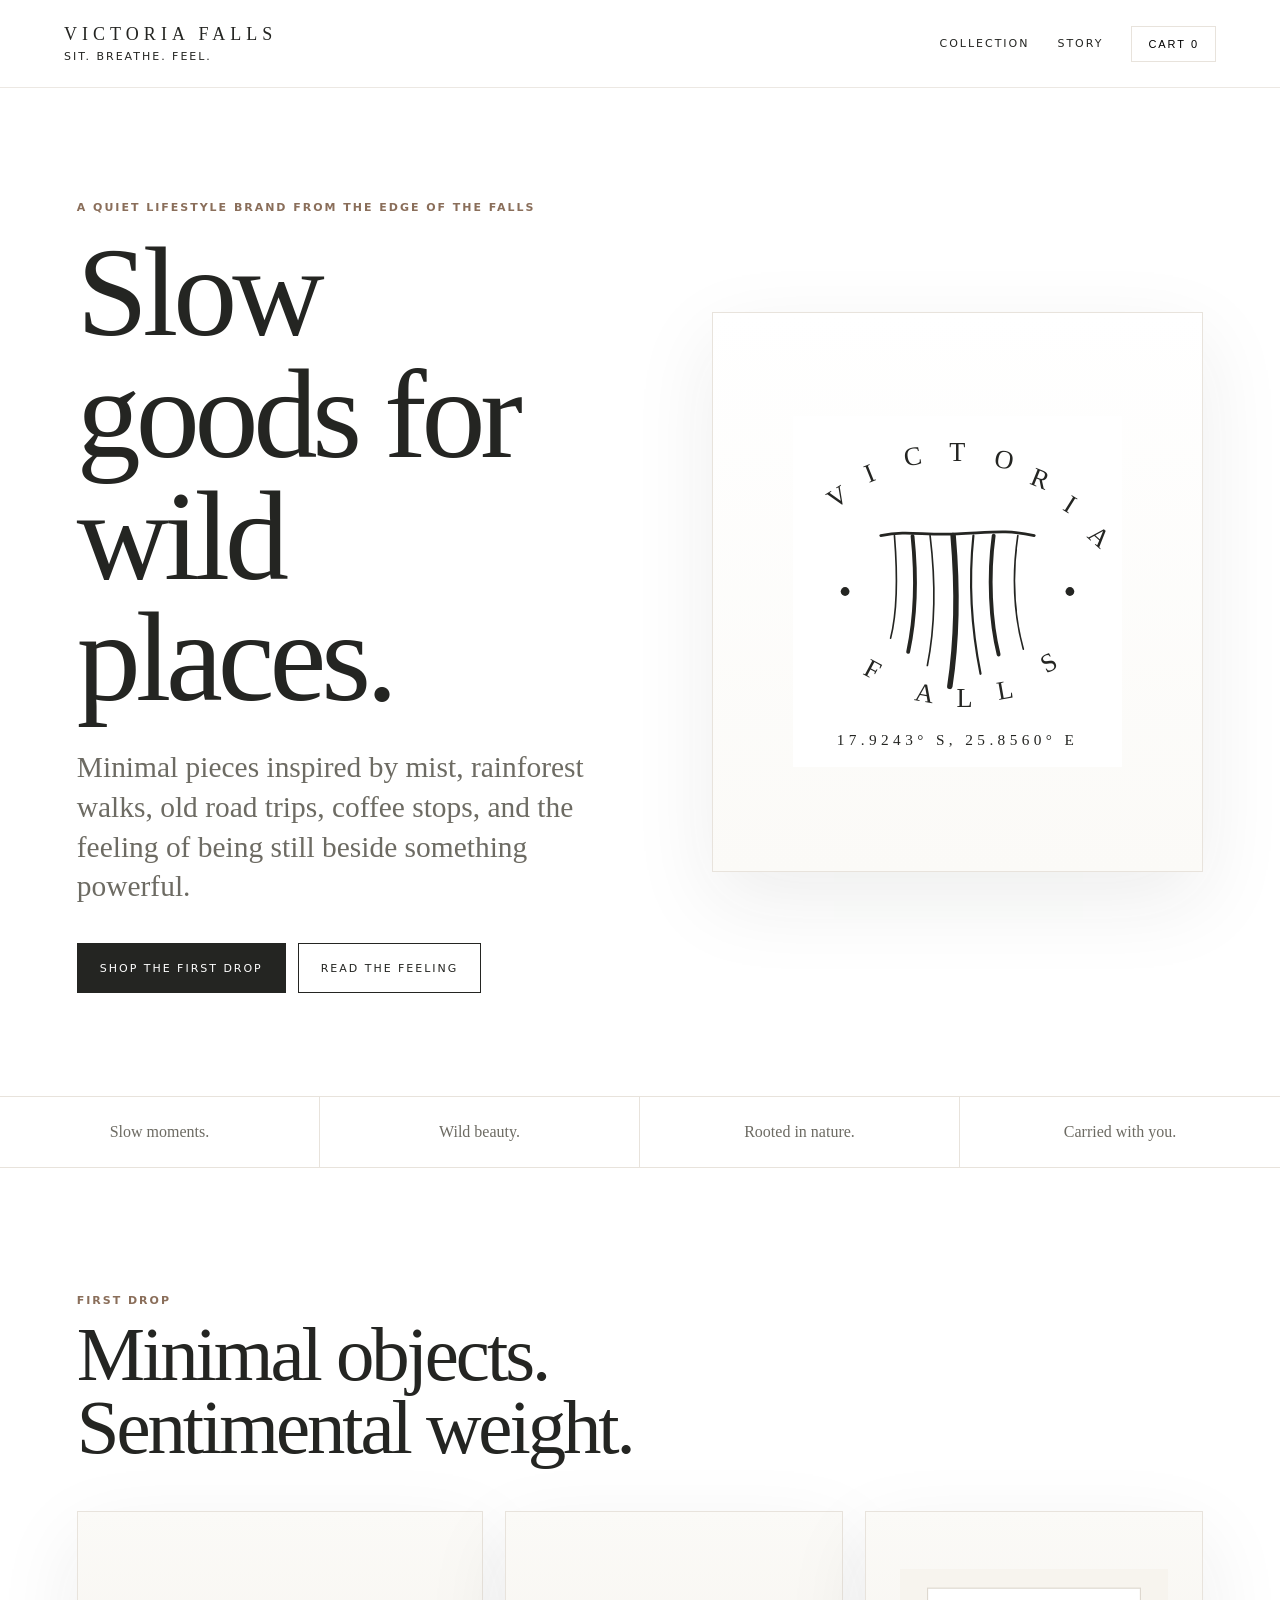
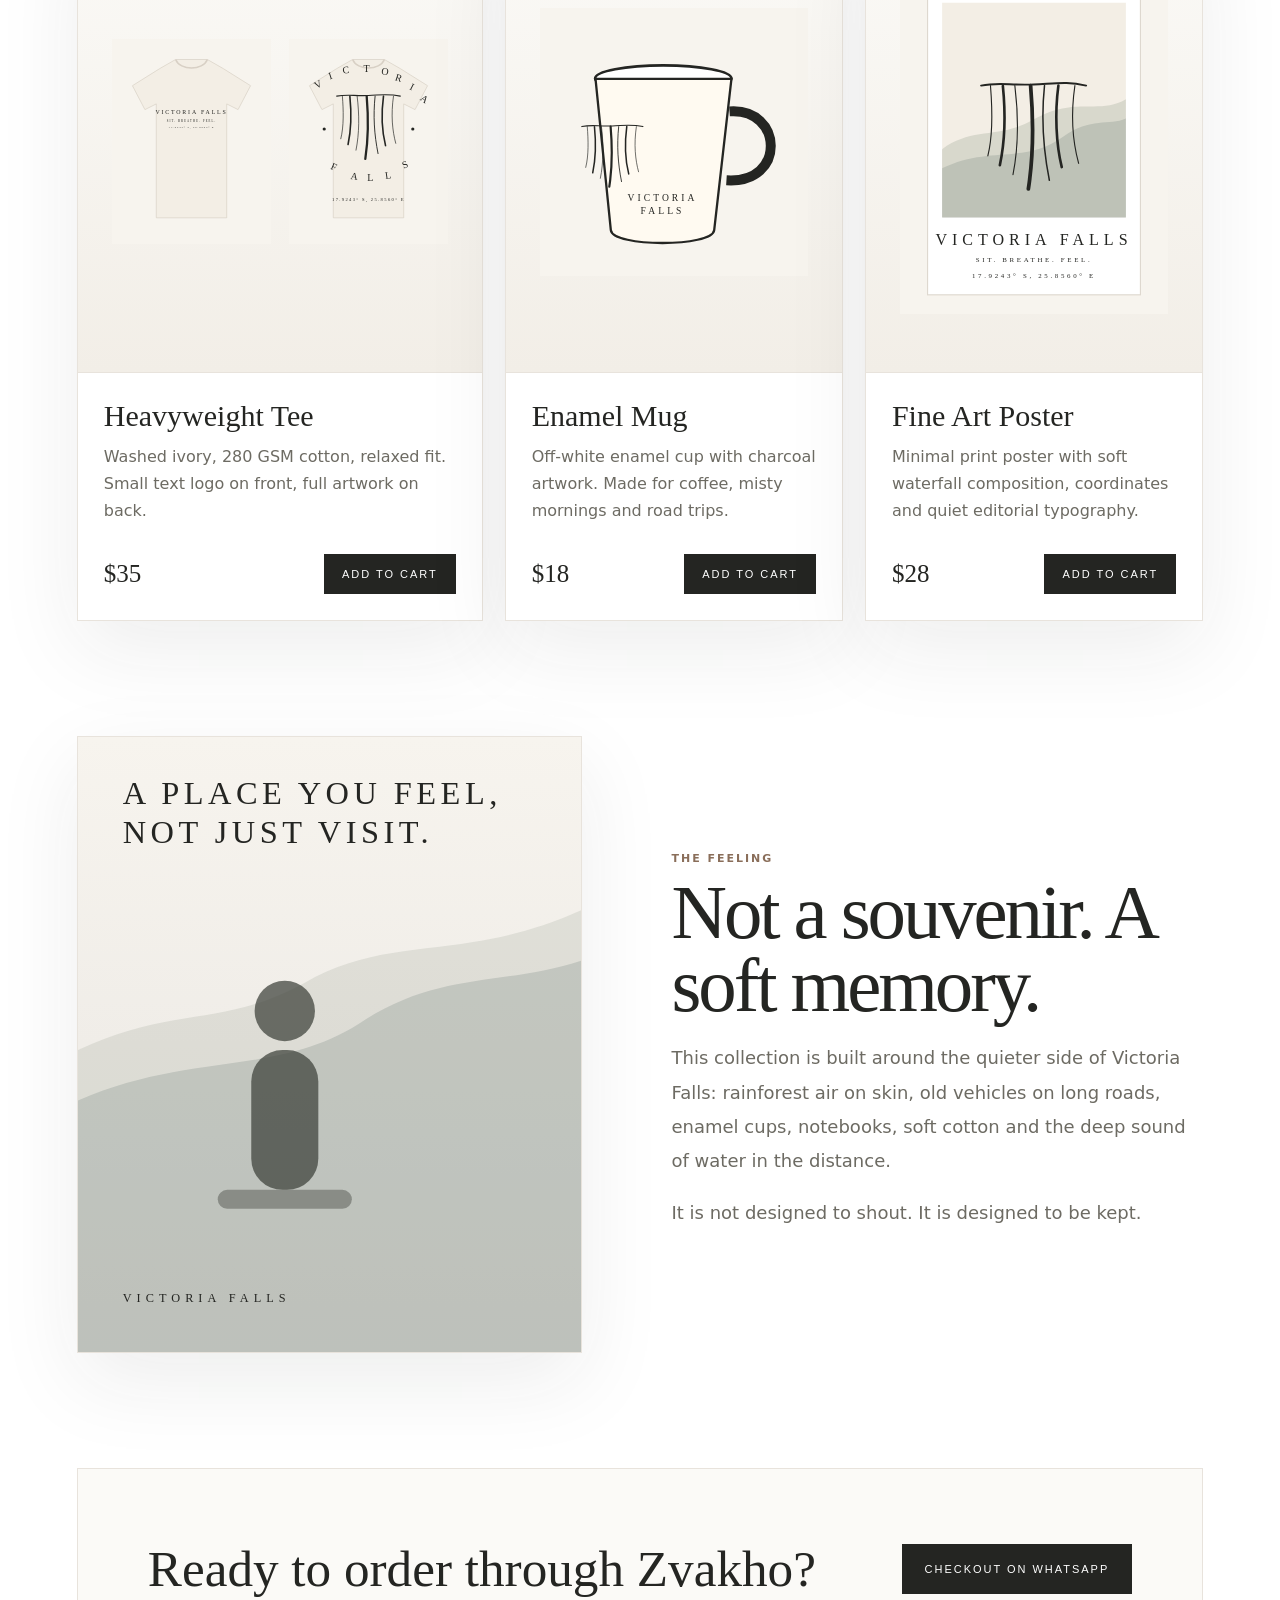
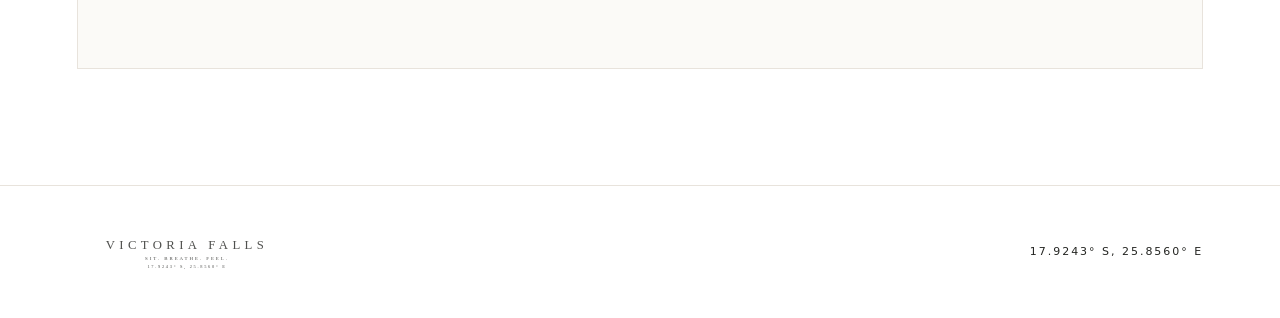
==== index.html @ b5357e2d "Add files via upload" ====
<!doctype html>
<html lang="en">
<head>
  <meta charset="utf-8" />
  <meta name="viewport" content="width=device-width, initial-scale=1" />
  <title>Victoria Falls — Slow Luxury Goods</title>
  <meta name="description" content="A quiet lifestyle store inspired by Victoria Falls. T-shirts, enamel mugs and print posters designed for slow moments, wild beauty and memory." />
  <link rel="stylesheet" href="assets/styles.css" />
</head>
<body>
  <header class="site-header">
    <a class="brand" href="#top" aria-label="Victoria Falls home">
      <span class="brand-name">VICTORIA FALLS</span>
      <span class="brand-tagline">SIT. BREATHE. FEEL.</span>
    </a>

    <nav class="nav">
      <a href="#collection">Collection</a>
      <a href="#story">Story</a>
      <button id="cartButton" class="cart-button" type="button">Cart <span id="cartCount">0</span></button>
    </nav>
  </header>

  <main id="top">
    <section class="hero">
      <div class="hero-copy">
        <p class="eyebrow">A quiet lifestyle brand from the edge of the Falls</p>
        <h1>Slow goods for wild places.</h1>
        <p class="lede">Minimal pieces inspired by mist, rainforest walks, old road trips, coffee stops, and the feeling of being still beside something powerful.</p>
        <div class="hero-actions">
          <a class="button primary" href="#collection">Shop the first drop</a>
          <a class="button secondary" href="#story">Read the feeling</a>
        </div>
      </div>

      <div class="hero-art" aria-label="Victoria Falls logo artwork">
        <img src="assets/logo-primary.svg" alt="Victoria Falls abstract waterfall logo" />
      </div>
    </section>

    <section class="intro-strip" aria-label="Brand promise">
      <span>Slow moments.</span>
      <span>Wild beauty.</span>
      <span>Rooted in nature.</span>
      <span>Carried with you.</span>
    </section>

    <section id="collection" class="collection">
      <div class="section-heading">
        <p class="eyebrow">First Drop</p>
        <h2>Minimal objects. Sentimental weight.</h2>
      </div>

      <div class="product-grid">
        <article class="product-card" data-id="vf-tee" data-name="Victoria Falls Heavyweight Tee" data-price="35">
          <div class="product-media two-up">
            <img src="assets/product-tshirt-front.svg" alt="Front view of Victoria Falls heavyweight T-shirt" />
            <img src="assets/product-tshirt-back.svg" alt="Back view of Victoria Falls heavyweight T-shirt" />
          </div>
          <div class="product-info">
            <div>
              <h3>Heavyweight Tee</h3>
              <p>Washed ivory, 280 GSM cotton, relaxed fit. Small text logo on front, full artwork on back.</p>
            </div>
            <div class="buy-row">
              <span class="price">$35</span>
              <button class="add-to-cart" type="button">Add to cart</button>
            </div>
          </div>
        </article>

        <article class="product-card" data-id="vf-mug" data-name="Victoria Falls Enamel Mug" data-price="18">
          <div class="product-media">
            <img src="assets/product-enamel-mug.svg" alt="Victoria Falls enamel mug with artwork" />
          </div>
          <div class="product-info">
            <div>
              <h3>Enamel Mug</h3>
              <p>Off-white enamel cup with charcoal artwork. Made for coffee, misty mornings and road trips.</p>
            </div>
            <div class="buy-row">
              <span class="price">$18</span>
              <button class="add-to-cart" type="button">Add to cart</button>
            </div>
          </div>
        </article>

        <article class="product-card" data-id="vf-poster" data-name="Victoria Falls Minimal Print Poster" data-price="28">
          <div class="product-media">
            <img src="assets/product-poster.svg" alt="Minimal Victoria Falls print poster" />
          </div>
          <div class="product-info">
            <div>
              <h3>Fine Art Poster</h3>
              <p>Minimal print poster with soft waterfall composition, coordinates and quiet editorial typography.</p>
            </div>
            <div class="buy-row">
              <span class="price">$28</span>
              <button class="add-to-cart" type="button">Add to cart</button>
            </div>
          </div>
        </article>
      </div>
    </section>

    <section id="story" class="story">
      <div class="story-image">
        <img src="assets/story-card.svg" alt="Minimal Victoria Falls lifestyle scene" />
      </div>
      <div class="story-copy">
        <p class="eyebrow">The Feeling</p>
        <h2>Not a souvenir. A soft memory.</h2>
        <p>This collection is built around the quieter side of Victoria Falls: rainforest air on skin, old vehicles on long roads, enamel cups, notebooks, soft cotton and the deep sound of water in the distance.</p>
        <p>It is not designed to shout. It is designed to be kept.</p>
      </div>
    </section>

    <section class="checkout-band">
      <p>Ready to order through Zvakho?</p>
      <button id="checkoutButton" class="button primary" type="button">Checkout on WhatsApp</button>
    </section>
  </main>

  <aside id="cartDrawer" class="cart-drawer" aria-hidden="true">
    <div class="cart-panel">
      <div class="cart-head">
        <h2>Your Cart</h2>
        <button id="closeCart" type="button" aria-label="Close cart">×</button>
      </div>
      <div id="cartItems" class="cart-items"></div>
      <div class="cart-total">
        <span>Total</span>
        <strong id="cartTotal">$0</strong>
      </div>
      <button id="drawerCheckout" class="button primary full" type="button">Checkout on WhatsApp</button>
      <p class="cart-note">This opens WhatsApp with your order details ready to send to Zvakho.</p>
    </div>
  </aside>

  <footer class="footer">
    <img src="assets/logo-text.svg" alt="Victoria Falls text logo" />
    <p>17.9243° S, 25.8560° E</p>
  </footer>

  <script src="assets/script.js"></script>
</body>
</html>
---- assets/styles.css ----
@font-face {
  font-family: "EditorialSerif";
  src: local("Georgia");
}

:root {
  --white: #ffffff;
  --milk: #f7f4ee;
  --mist: #e9e6e2;
  --sage: #87937f;
  --river: #5f746e;
  --earth: #8a6e5a;
  --charcoal: #242522;
  --muted: #6d6b63;
  --line: #e8e3dc;
  --shadow: 0 28px 80px rgba(36, 37, 34, 0.08);
}

* { box-sizing: border-box; }

html {
  scroll-behavior: smooth;
}

body {
  margin: 0;
  background: var(--white);
  color: var(--charcoal);
  font-family: Inter, ui-sans-serif, system-ui, -apple-system, BlinkMacSystemFont, "Segoe UI", sans-serif;
  -webkit-font-smoothing: antialiased;
}

img { max-width: 100%; display: block; }

.site-header {
  position: sticky;
  top: 0;
  z-index: 20;
  display: flex;
  align-items: center;
  justify-content: space-between;
  padding: 24px clamp(20px, 5vw, 72px);
  background: rgba(255,255,255,0.86);
  backdrop-filter: blur(18px);
  border-bottom: 1px solid rgba(232,227,220,0.8);
}

.brand {
  text-decoration: none;
  color: var(--charcoal);
  display: grid;
  gap: 5px;
}

.brand-name {
  font-family: EditorialSerif, Georgia, serif;
  letter-spacing: .28em;
  font-size: 18px;
}

.brand-tagline,
.eyebrow,
.nav a,
.cart-button,
.product-card button,
.button,
.footer p {
  letter-spacing: .18em;
  text-transform: uppercase;
  font-size: 11px;
}

.nav {
  display: flex;
  align-items: center;
  gap: 28px;
}

.nav a {
  color: var(--charcoal);
  text-decoration: none;
}

.cart-button {
  border: 1px solid var(--line);
  background: var(--white);
  padding: 11px 16px;
  cursor: pointer;
}

.hero {
  min-height: 82vh;
  display: grid;
  grid-template-columns: 1fr 0.9fr;
  gap: clamp(36px, 7vw, 100px);
  align-items: center;
  padding: clamp(56px, 8vw, 110px) clamp(20px, 6vw, 96px);
}

.hero h1,
.section-heading h2,
.story-copy h2 {
  font-family: EditorialSerif, Georgia, serif;
  font-weight: 400;
  letter-spacing: -0.04em;
  line-height: .95;
}

.hero h1 {
  font-size: clamp(62px, 10vw, 148px);
  margin: 18px 0 24px;
  max-width: 900px;
}

.lede {
  color: var(--muted);
  font-family: EditorialSerif, Georgia, serif;
  font-size: clamp(21px, 2.3vw, 34px);
  line-height: 1.35;
  max-width: 680px;
}

.eyebrow {
  color: var(--earth);
  font-weight: 600;
}

.hero-actions {
  display: flex;
  flex-wrap: wrap;
  gap: 12px;
  margin-top: 36px;
}

.button {
  display: inline-flex;
  justify-content: center;
  align-items: center;
  min-height: 50px;
  padding: 0 22px;
  text-decoration: none;
  border: 1px solid var(--charcoal);
  cursor: pointer;
}

.button.primary {
  background: var(--charcoal);
  color: var(--white);
}

.button.secondary {
  background: var(--white);
  color: var(--charcoal);
}

.full { width: 100%; }

.hero-art {
  min-height: 560px;
  display: grid;
  place-items: center;
  background:
    radial-gradient(circle at 50% 45%, rgba(135,147,127,.12), transparent 35%),
    linear-gradient(180deg, #fff, #fbfaf7);
  border: 1px solid var(--line);
  box-shadow: var(--shadow);
  padding: 44px;
}

.hero-art img {
  width: min(430px, 82%);
}

.intro-strip {
  border-block: 1px solid var(--line);
  display: grid;
  grid-template-columns: repeat(4, 1fr);
  text-align: center;
}

.intro-strip span {
  padding: 26px 12px;
  font-family: EditorialSerif, Georgia, serif;
  color: var(--muted);
  border-right: 1px solid var(--line);
}

.intro-strip span:last-child { border-right: 0; }

.collection {
  padding: clamp(70px, 9vw, 130px) clamp(20px, 6vw, 96px);
}

.section-heading {
  max-width: 760px;
  margin-bottom: 46px;
}

.section-heading h2,
.story-copy h2 {
  font-size: clamp(42px, 6vw, 92px);
  margin: 12px 0 0;
}

.product-grid {
  display: grid;
  grid-template-columns: 1.2fr 1fr 1fr;
  gap: 22px;
}

.product-card {
  display: grid;
  background: #fff;
  border: 1px solid var(--line);
  box-shadow: var(--shadow);
}

.product-media {
  min-height: 460px;
  background: linear-gradient(180deg, #fbfaf7, #f2eee7);
  display: grid;
  place-items: center;
  padding: 34px;
}

.product-media.two-up {
  grid-template-columns: 1fr 1fr;
  gap: 18px;
}

.product-info {
  border-top: 1px solid var(--line);
  padding: 26px;
  display: grid;
  gap: 30px;
}

.product-info h3 {
  font-family: EditorialSerif, Georgia, serif;
  font-size: 30px;
  font-weight: 400;
  margin: 0 0 10px;
}

.product-info p {
  color: var(--muted);
  line-height: 1.7;
  margin: 0;
}

.buy-row {
  display: flex;
  justify-content: space-between;
  align-items: center;
  gap: 12px;
}

.price {
  font-family: EditorialSerif, Georgia, serif;
  font-size: 25px;
}

.add-to-cart {
  border: 1px solid var(--charcoal);
  background: var(--charcoal);
  color: white;
  padding: 13px 17px;
  cursor: pointer;
}

.story {
  display: grid;
  grid-template-columns: .95fr 1fr;
  align-items: center;
  gap: clamp(36px, 7vw, 94px);
  padding: 0 clamp(20px, 6vw, 96px) clamp(70px, 9vw, 130px);
}

.story-image {
  background: var(--milk);
  border: 1px solid var(--line);
  box-shadow: var(--shadow);
}

.story-copy p:not(.eyebrow) {
  color: var(--muted);
  line-height: 1.9;
  font-size: 18px;
  max-width: 620px;
}

.checkout-band {
  margin: 0 clamp(20px, 6vw, 96px) clamp(70px, 9vw, 130px);
  border: 1px solid var(--line);
  padding: clamp(30px, 6vw, 70px);
  display: flex;
  justify-content: space-between;
  align-items: center;
  gap: 24px;
  background: #fbfaf7;
}

.checkout-band p {
  font-family: EditorialSerif, Georgia, serif;
  font-size: clamp(28px, 4vw, 56px);
  margin: 0;
}

.cart-drawer {
  position: fixed;
  inset: 0;
  display: none;
  justify-content: flex-end;
  background: rgba(36,37,34,.3);
  z-index: 50;
}

.cart-drawer.open { display: flex; }

.cart-panel {
  width: min(460px, 100%);
  background: var(--white);
  padding: 28px;
  height: 100%;
  overflow-y: auto;
  box-shadow: -20px 0 60px rgba(0,0,0,.1);
}

.cart-head {
  display: flex;
  justify-content: space-between;
  align-items: center;
}

.cart-head h2 {
  font-family: EditorialSerif, Georgia, serif;
  font-weight: 400;
  font-size: 40px;
  margin: 0;
}

#closeCart {
  border: 0;
  background: transparent;
  font-size: 34px;
  cursor: pointer;
}

.cart-item {
  border-bottom: 1px solid var(--line);
  padding: 18px 0;
  display: grid;
  gap: 7px;
}

.cart-item strong { font-family: EditorialSerif, Georgia, serif; font-size: 22px; }

.cart-item-actions {
  display: flex;
  gap: 8px;
  align-items: center;
}

.cart-item-actions button {
  border: 1px solid var(--line);
  background: white;
  width: 30px;
  height: 30px;
  cursor: pointer;
}

.cart-total {
  display: flex;
  justify-content: space-between;
  padding: 24px 0;
  font-size: 20px;
}

.cart-note {
  color: var(--muted);
  line-height: 1.6;
  font-size: 13px;
}

.footer {
  border-top: 1px solid var(--line);
  padding: 44px clamp(20px, 6vw, 96px);
  display: flex;
  justify-content: space-between;
  align-items: center;
}

.footer img { width: 220px; opacity: .8; }

@media (max-width: 980px) {
  .hero,
  .story,
  .product-grid {
    grid-template-columns: 1fr;
  }

  .intro-strip {
    grid-template-columns: 1fr 1fr;
  }

  .product-media.two-up {
    grid-template-columns: 1fr 1fr;
  }

  .checkout-band,
  .footer {
    flex-direction: column;
    align-items: flex-start;
  }
}

@media (max-width: 620px) {
  .site-header {
    align-items: flex-start;
    gap: 18px;
    flex-direction: column;
  }

  .nav {
    width: 100%;
    justify-content: space-between;
    gap: 12px;
  }

  .hero-art {
    min-height: 360px;
  }

  .intro-strip {
    grid-template-columns: 1fr;
  }

  .intro-strip span {
    border-right: 0;
    border-bottom: 1px solid var(--line);
  }

  .product-media.two-up {
    grid-template-columns: 1fr;
  }
}
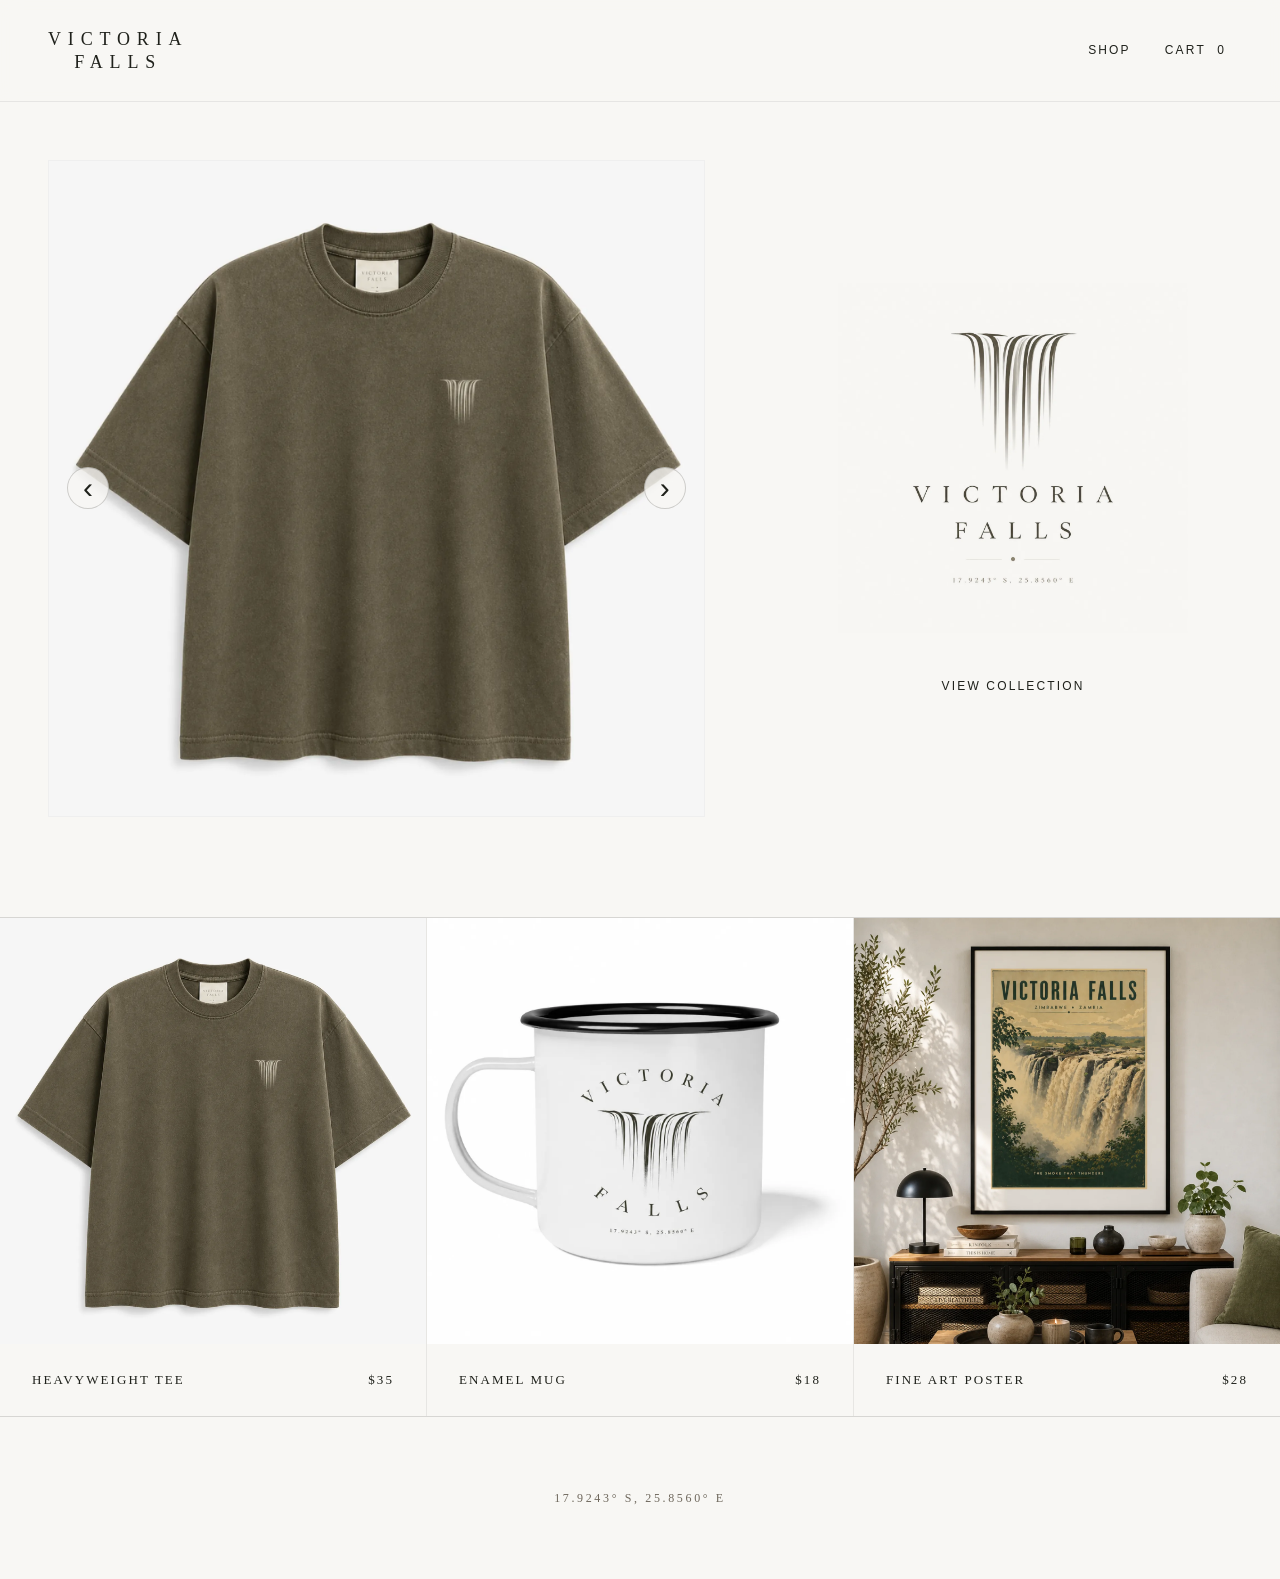
==== commit 697abc67: "Premium Victoria Falls 1" ====
--- a/index.html
+++ b/index.html
@@ -3,143 +3,115 @@
 <head>
   <meta charset="utf-8" />
   <meta name="viewport" content="width=device-width, initial-scale=1" />
-  <title>Victoria Falls — Slow Luxury Goods</title>
-  <meta name="description" content="A quiet lifestyle store inspired by Victoria Falls. T-shirts, enamel mugs and print posters designed for slow moments, wild beauty and memory." />
+  <title>Victoria Falls — Premium Lifestyle Goods</title>
+  <meta name="description" content="Premium minimalist Victoria Falls lifestyle goods: heavyweight t-shirts, enamel mugs and fine art posters. Checkout through Zvakho WhatsApp." />
+  <link rel="preload" href="assets/images/victoria-falls-stone-olive-tee-front.webp" as="image" />
   <link rel="stylesheet" href="assets/styles.css" />
 </head>
 <body>
-  <header class="site-header">
+  <header class="site-header" aria-label="Site header">
     <a class="brand" href="#top" aria-label="Victoria Falls home">
-      <span class="brand-name">VICTORIA FALLS</span>
-      <span class="brand-tagline">SIT. BREATHE. FEEL.</span>
+      <span>VICTORIA</span><span>FALLS</span>
     </a>
-
-    <nav class="nav">
-      <a href="#collection">Collection</a>
-      <a href="#story">Story</a>
-      <button id="cartButton" class="cart-button" type="button">Cart <span id="cartCount">0</span></button>
+    <nav class="nav" aria-label="Primary navigation">
+      <a href="#collection">Shop</a>
+      <button class="nav-cart" id="cartButton" type="button" aria-label="Open cart">Cart <span id="cartCount">0</span></button>
     </nav>
   </header>
 
   <main id="top">
-    <section class="hero">
+    <section class="hero" aria-label="Victoria Falls hero collection">
+      <div class="hero-carousel" aria-label="T-shirt image carousel">
+        <button class="carousel-control prev" type="button" aria-label="Previous image">‹</button>
+        <div class="carousel-track" id="heroTrack">
+          <img src="assets/images/victoria-falls-stone-olive-tee-front.webp" alt="Stone olive Victoria Falls t-shirt front" />
+          <img src="assets/images/victoria-falls-stone-olive-tee-back.webp" alt="Stone olive Victoria Falls t-shirt back" />
+          <img src="assets/images/victoria-falls-tee-model-front-stone-olive.webp" alt="Model wearing stone olive Victoria Falls t-shirt front" />
+          <img src="assets/images/victoria-falls-tee-model-back-stone-olive.webp" alt="Model wearing stone olive Victoria Falls t-shirt back" />
+          <img src="assets/images/victoria-falls-sand-tee-front.webp" alt="Sand Victoria Falls t-shirt front" />
+          <img src="assets/images/victoria-falls-sand-tee-back.webp" alt="Sand Victoria Falls t-shirt back" />
+        </div>
+        <button class="carousel-control next" type="button" aria-label="Next image">›</button>
+      </div>
       <div class="hero-copy">
-        <p class="eyebrow">A quiet lifestyle brand from the edge of the Falls</p>
-        <h1>Slow goods for wild places.</h1>
-        <p class="lede">Minimal pieces inspired by mist, rainforest walks, old road trips, coffee stops, and the feeling of being still beside something powerful.</p>
-        <div class="hero-actions">
-          <a class="button primary" href="#collection">Shop the first drop</a>
-          <a class="button secondary" href="#story">Read the feeling</a>
-        </div>
-      </div>
-
-      <div class="hero-art" aria-label="Victoria Falls logo artwork">
-        <img src="assets/logo-primary.svg" alt="Victoria Falls abstract waterfall logo" />
+        <img class="hero-logo" src="assets/images/victoria-falls-logo-refined.webp" alt="Victoria Falls refined logo" />
+        <a class="text-link" href="#collection">View collection</a>
       </div>
     </section>
 
-    <section class="intro-strip" aria-label="Brand promise">
-      <span>Slow moments.</span>
-      <span>Wild beauty.</span>
-      <span>Rooted in nature.</span>
-      <span>Carried with you.</span>
-    </section>
-
-    <section id="collection" class="collection">
-      <div class="section-heading">
-        <p class="eyebrow">First Drop</p>
-        <h2>Minimal objects. Sentimental weight.</h2>
-      </div>
-
-      <div class="product-grid">
-        <article class="product-card" data-id="vf-tee" data-name="Victoria Falls Heavyweight Tee" data-price="35">
-          <div class="product-media two-up">
-            <img src="assets/product-tshirt-front.svg" alt="Front view of Victoria Falls heavyweight T-shirt" />
-            <img src="assets/product-tshirt-back.svg" alt="Back view of Victoria Falls heavyweight T-shirt" />
-          </div>
-          <div class="product-info">
-            <div>
-              <h3>Heavyweight Tee</h3>
-              <p>Washed ivory, 280 GSM cotton, relaxed fit. Small text logo on front, full artwork on back.</p>
-            </div>
-            <div class="buy-row">
-              <span class="price">$35</span>
-              <button class="add-to-cart" type="button">Add to cart</button>
-            </div>
-          </div>
-        </article>
-
-        <article class="product-card" data-id="vf-mug" data-name="Victoria Falls Enamel Mug" data-price="18">
-          <div class="product-media">
-            <img src="assets/product-enamel-mug.svg" alt="Victoria Falls enamel mug with artwork" />
-          </div>
-          <div class="product-info">
-            <div>
-              <h3>Enamel Mug</h3>
-              <p>Off-white enamel cup with charcoal artwork. Made for coffee, misty mornings and road trips.</p>
-            </div>
-            <div class="buy-row">
-              <span class="price">$18</span>
-              <button class="add-to-cart" type="button">Add to cart</button>
-            </div>
-          </div>
-        </article>
-
-        <article class="product-card" data-id="vf-poster" data-name="Victoria Falls Minimal Print Poster" data-price="28">
-          <div class="product-media">
-            <img src="assets/product-poster.svg" alt="Minimal Victoria Falls print poster" />
-          </div>
-          <div class="product-info">
-            <div>
-              <h3>Fine Art Poster</h3>
-              <p>Minimal print poster with soft waterfall composition, coordinates and quiet editorial typography.</p>
-            </div>
-            <div class="buy-row">
-              <span class="price">$28</span>
-              <button class="add-to-cart" type="button">Add to cart</button>
-            </div>
-          </div>
-        </article>
-      </div>
-    </section>
-
-    <section id="story" class="story">
-      <div class="story-image">
-        <img src="assets/story-card.svg" alt="Minimal Victoria Falls lifestyle scene" />
-      </div>
-      <div class="story-copy">
-        <p class="eyebrow">The Feeling</p>
-        <h2>Not a souvenir. A soft memory.</h2>
-        <p>This collection is built around the quieter side of Victoria Falls: rainforest air on skin, old vehicles on long roads, enamel cups, notebooks, soft cotton and the deep sound of water in the distance.</p>
-        <p>It is not designed to shout. It is designed to be kept.</p>
-      </div>
-    </section>
-
-    <section class="checkout-band">
-      <p>Ready to order through Zvakho?</p>
-      <button id="checkoutButton" class="button primary" type="button">Checkout on WhatsApp</button>
+    <section id="collection" class="collection" aria-label="Collection products">
+      <article class="product" data-product-id="tee">
+        <button class="product-button" type="button" data-open-product="tee">
+          <img src="assets/images/victoria-falls-stone-olive-tee-front.webp" alt="Victoria Falls heavyweight t-shirt front" />
+          <span class="product-meta"><span>Heavyweight Tee</span><span>$35</span></span>
+        </button>
+      </article>
+      <article class="product" data-product-id="mug">
+        <button class="product-button" type="button" data-open-product="mug">
+          <img src="assets/images/victoria-falls-enamel-mug-logo.webp" alt="Victoria Falls enamel mug with black rim" />
+          <span class="product-meta"><span>Enamel Mug</span><span>$18</span></span>
+        </button>
+      </article>
+      <article class="product" data-product-id="poster">
+        <button class="product-button" type="button" data-open-product="poster">
+          <img src="assets/images/victoria-falls-framed-poster-interior.webp" alt="Victoria Falls framed art poster in minimalist interior" />
+          <span class="product-meta"><span>Fine Art Poster</span><span>$28</span></span>
+        </button>
+      </article>
     </section>
   </main>
 
+  <div class="modal" id="productModal" aria-hidden="true" role="dialog" aria-modal="true" aria-labelledby="modalTitle">
+    <div class="modal-backdrop" data-close-modal></div>
+    <section class="modal-panel">
+      <button class="modal-close" type="button" data-close-modal aria-label="Close product modal">×</button>
+      <div class="modal-media">
+        <img id="modalImage" src="" alt="" />
+      </div>
+      <form id="productForm" class="modal-form">
+        <p class="modal-kicker">Victoria Falls</p>
+        <h2 id="modalTitle"></h2>
+        <p id="modalPrice" class="modal-price"></p>
+
+        <label>
+          Colour
+          <select id="variantSelect" name="variant"></select>
+        </label>
+        <label id="sizeField">
+          Size
+          <select id="sizeSelect" name="size">
+            <option>S</option><option>M</option><option>L</option><option>XL</option><option>XXL</option>
+          </select>
+        </label>
+        <label>
+          Quantity
+          <input id="quantityInput" name="quantity" type="number" min="1" value="1" />
+        </label>
+
+        <div class="modal-actions">
+          <button class="button dark" type="submit">Add to cart</button>
+          <button class="button ghost" type="button" id="buyNowButton">Checkout</button>
+        </div>
+      </form>
+    </section>
+  </div>
+
   <aside id="cartDrawer" class="cart-drawer" aria-hidden="true">
-    <div class="cart-panel">
+    <div class="drawer-backdrop" id="drawerBackdrop"></div>
+    <section class="cart-panel" aria-label="Shopping cart">
       <div class="cart-head">
-        <h2>Your Cart</h2>
+        <h2>Cart</h2>
         <button id="closeCart" type="button" aria-label="Close cart">×</button>
       </div>
       <div id="cartItems" class="cart-items"></div>
-      <div class="cart-total">
-        <span>Total</span>
-        <strong id="cartTotal">$0</strong>
-      </div>
-      <button id="drawerCheckout" class="button primary full" type="button">Checkout on WhatsApp</button>
-      <p class="cart-note">This opens WhatsApp with your order details ready to send to Zvakho.</p>
-    </div>
+      <div class="cart-total"><span>Total</span><strong id="cartTotal">$0</strong></div>
+      <button id="drawerCheckout" class="button dark full" type="button">Checkout on WhatsApp</button>
+      <p class="cart-note">Your order opens in WhatsApp with the keyword VictoriaFalls.</p>
+    </section>
   </aside>
 
   <footer class="footer">
-    <img src="assets/logo-text.svg" alt="Victoria Falls text logo" />
-    <p>17.9243° S, 25.8560° E</p>
+    <span>17.9243° S, 25.8560° E</span>
   </footer>
 
   <script src="assets/script.js"></script>
--- a/assets/styles.css
+++ b/assets/styles.css
@@ -1,446 +1 @@
-@font-face {
-  font-family: "EditorialSerif";
-  src: local("Georgia");
-}
-
-:root {
-  --white: #ffffff;
-  --milk: #f7f4ee;
-  --mist: #e9e6e2;
-  --sage: #87937f;
-  --river: #5f746e;
-  --earth: #8a6e5a;
-  --charcoal: #242522;
-  --muted: #6d6b63;
-  --line: #e8e3dc;
-  --shadow: 0 28px 80px rgba(36, 37, 34, 0.08);
-}
-
-* { box-sizing: border-box; }
-
-html {
-  scroll-behavior: smooth;
-}
-
-body {
-  margin: 0;
-  background: var(--white);
-  color: var(--charcoal);
-  font-family: Inter, ui-sans-serif, system-ui, -apple-system, BlinkMacSystemFont, "Segoe UI", sans-serif;
-  -webkit-font-smoothing: antialiased;
-}
-
-img { max-width: 100%; display: block; }
-
-.site-header {
-  position: sticky;
-  top: 0;
-  z-index: 20;
-  display: flex;
-  align-items: center;
-  justify-content: space-between;
-  padding: 24px clamp(20px, 5vw, 72px);
-  background: rgba(255,255,255,0.86);
-  backdrop-filter: blur(18px);
-  border-bottom: 1px solid rgba(232,227,220,0.8);
-}
-
-.brand {
-  text-decoration: none;
-  color: var(--charcoal);
-  display: grid;
-  gap: 5px;
-}
-
-.brand-name {
-  font-family: EditorialSerif, Georgia, serif;
-  letter-spacing: .28em;
-  font-size: 18px;
-}
-
-.brand-tagline,
-.eyebrow,
-.nav a,
-.cart-button,
-.product-card button,
-.button,
-.footer p {
-  letter-spacing: .18em;
-  text-transform: uppercase;
-  font-size: 11px;
-}
-
-.nav {
-  display: flex;
-  align-items: center;
-  gap: 28px;
-}
-
-.nav a {
-  color: var(--charcoal);
-  text-decoration: none;
-}
-
-.cart-button {
-  border: 1px solid var(--line);
-  background: var(--white);
-  padding: 11px 16px;
-  cursor: pointer;
-}
-
-.hero {
-  min-height: 82vh;
-  display: grid;
-  grid-template-columns: 1fr 0.9fr;
-  gap: clamp(36px, 7vw, 100px);
-  align-items: center;
-  padding: clamp(56px, 8vw, 110px) clamp(20px, 6vw, 96px);
-}
-
-.hero h1,
-.section-heading h2,
-.story-copy h2 {
-  font-family: EditorialSerif, Georgia, serif;
-  font-weight: 400;
-  letter-spacing: -0.04em;
-  line-height: .95;
-}
-
-.hero h1 {
-  font-size: clamp(62px, 10vw, 148px);
-  margin: 18px 0 24px;
-  max-width: 900px;
-}
-
-.lede {
-  color: var(--muted);
-  font-family: EditorialSerif, Georgia, serif;
-  font-size: clamp(21px, 2.3vw, 34px);
-  line-height: 1.35;
-  max-width: 680px;
-}
-
-.eyebrow {
-  color: var(--earth);
-  font-weight: 600;
-}
-
-.hero-actions {
-  display: flex;
-  flex-wrap: wrap;
-  gap: 12px;
-  margin-top: 36px;
-}
-
-.button {
-  display: inline-flex;
-  justify-content: center;
-  align-items: center;
-  min-height: 50px;
-  padding: 0 22px;
-  text-decoration: none;
-  border: 1px solid var(--charcoal);
-  cursor: pointer;
-}
-
-.button.primary {
-  background: var(--charcoal);
-  color: var(--white);
-}
-
-.button.secondary {
-  background: var(--white);
-  color: var(--charcoal);
-}
-
-.full { width: 100%; }
-
-.hero-art {
-  min-height: 560px;
-  display: grid;
-  place-items: center;
-  background:
-    radial-gradient(circle at 50% 45%, rgba(135,147,127,.12), transparent 35%),
-    linear-gradient(180deg, #fff, #fbfaf7);
-  border: 1px solid var(--line);
-  box-shadow: var(--shadow);
-  padding: 44px;
-}
-
-.hero-art img {
-  width: min(430px, 82%);
-}
-
-.intro-strip {
-  border-block: 1px solid var(--line);
-  display: grid;
-  grid-template-columns: repeat(4, 1fr);
-  text-align: center;
-}
-
-.intro-strip span {
-  padding: 26px 12px;
-  font-family: EditorialSerif, Georgia, serif;
-  color: var(--muted);
-  border-right: 1px solid var(--line);
-}
-
-.intro-strip span:last-child { border-right: 0; }
-
-.collection {
-  padding: clamp(70px, 9vw, 130px) clamp(20px, 6vw, 96px);
-}
-
-.section-heading {
-  max-width: 760px;
-  margin-bottom: 46px;
-}
-
-.section-heading h2,
-.story-copy h2 {
-  font-size: clamp(42px, 6vw, 92px);
-  margin: 12px 0 0;
-}
-
-.product-grid {
-  display: grid;
-  grid-template-columns: 1.2fr 1fr 1fr;
-  gap: 22px;
-}
-
-.product-card {
-  display: grid;
-  background: #fff;
-  border: 1px solid var(--line);
-  box-shadow: var(--shadow);
-}
-
-.product-media {
-  min-height: 460px;
-  background: linear-gradient(180deg, #fbfaf7, #f2eee7);
-  display: grid;
-  place-items: center;
-  padding: 34px;
-}
-
-.product-media.two-up {
-  grid-template-columns: 1fr 1fr;
-  gap: 18px;
-}
-
-.product-info {
-  border-top: 1px solid var(--line);
-  padding: 26px;
-  display: grid;
-  gap: 30px;
-}
-
-.product-info h3 {
-  font-family: EditorialSerif, Georgia, serif;
-  font-size: 30px;
-  font-weight: 400;
-  margin: 0 0 10px;
-}
-
-.product-info p {
-  color: var(--muted);
-  line-height: 1.7;
-  margin: 0;
-}
-
-.buy-row {
-  display: flex;
-  justify-content: space-between;
-  align-items: center;
-  gap: 12px;
-}
-
-.price {
-  font-family: EditorialSerif, Georgia, serif;
-  font-size: 25px;
-}
-
-.add-to-cart {
-  border: 1px solid var(--charcoal);
-  background: var(--charcoal);
-  color: white;
-  padding: 13px 17px;
-  cursor: pointer;
-}
-
-.story {
-  display: grid;
-  grid-template-columns: .95fr 1fr;
-  align-items: center;
-  gap: clamp(36px, 7vw, 94px);
-  padding: 0 clamp(20px, 6vw, 96px) clamp(70px, 9vw, 130px);
-}
-
-.story-image {
-  background: var(--milk);
-  border: 1px solid var(--line);
-  box-shadow: var(--shadow);
-}
-
-.story-copy p:not(.eyebrow) {
-  color: var(--muted);
-  line-height: 1.9;
-  font-size: 18px;
-  max-width: 620px;
-}
-
-.checkout-band {
-  margin: 0 clamp(20px, 6vw, 96px) clamp(70px, 9vw, 130px);
-  border: 1px solid var(--line);
-  padding: clamp(30px, 6vw, 70px);
-  display: flex;
-  justify-content: space-between;
-  align-items: center;
-  gap: 24px;
-  background: #fbfaf7;
-}
-
-.checkout-band p {
-  font-family: EditorialSerif, Georgia, serif;
-  font-size: clamp(28px, 4vw, 56px);
-  margin: 0;
-}
-
-.cart-drawer {
-  position: fixed;
-  inset: 0;
-  display: none;
-  justify-content: flex-end;
-  background: rgba(36,37,34,.3);
-  z-index: 50;
-}
-
-.cart-drawer.open { display: flex; }
-
-.cart-panel {
-  width: min(460px, 100%);
-  background: var(--white);
-  padding: 28px;
-  height: 100%;
-  overflow-y: auto;
-  box-shadow: -20px 0 60px rgba(0,0,0,.1);
-}
-
-.cart-head {
-  display: flex;
-  justify-content: space-between;
-  align-items: center;
-}
-
-.cart-head h2 {
-  font-family: EditorialSerif, Georgia, serif;
-  font-weight: 400;
-  font-size: 40px;
-  margin: 0;
-}
-
-#closeCart {
-  border: 0;
-  background: transparent;
-  font-size: 34px;
-  cursor: pointer;
-}
-
-.cart-item {
-  border-bottom: 1px solid var(--line);
-  padding: 18px 0;
-  display: grid;
-  gap: 7px;
-}
-
-.cart-item strong { font-family: EditorialSerif, Georgia, serif; font-size: 22px; }
-
-.cart-item-actions {
-  display: flex;
-  gap: 8px;
-  align-items: center;
-}
-
-.cart-item-actions button {
-  border: 1px solid var(--line);
-  background: white;
-  width: 30px;
-  height: 30px;
-  cursor: pointer;
-}
-
-.cart-total {
-  display: flex;
-  justify-content: space-between;
-  padding: 24px 0;
-  font-size: 20px;
-}
-
-.cart-note {
-  color: var(--muted);
-  line-height: 1.6;
-  font-size: 13px;
-}
-
-.footer {
-  border-top: 1px solid var(--line);
-  padding: 44px clamp(20px, 6vw, 96px);
-  display: flex;
-  justify-content: space-between;
-  align-items: center;
-}
-
-.footer img { width: 220px; opacity: .8; }
-
-@media (max-width: 980px) {
-  .hero,
-  .story,
-  .product-grid {
-    grid-template-columns: 1fr;
-  }
-
-  .intro-strip {
-    grid-template-columns: 1fr 1fr;
-  }
-
-  .product-media.two-up {
-    grid-template-columns: 1fr 1fr;
-  }
-
-  .checkout-band,
-  .footer {
-    flex-direction: column;
-    align-items: flex-start;
-  }
-}
-
-@media (max-width: 620px) {
-  .site-header {
-    align-items: flex-start;
-    gap: 18px;
-    flex-direction: column;
-  }
-
-  .nav {
-    width: 100%;
-    justify-content: space-between;
-    gap: 12px;
-  }
-
-  .hero-art {
-    min-height: 360px;
-  }
-
-  .intro-strip {
-    grid-template-columns: 1fr;
-  }
-
-  .intro-strip span {
-    border-right: 0;
-    border-bottom: 1px solid var(--line);
-  }
-
-  .product-media.two-up {
-    grid-template-columns: 1fr;
-  }
-}
+*{box-sizing:border-box}html{scroll-behavior:smooth}body{margin:0;background:#f8f7f4;color:#1f211b;font-family:Inter,Arial,sans-serif;line-height:1.5}.site-header{position:sticky;top:0;z-index:20;display:flex;align-items:center;justify-content:space-between;padding:28px 48px;background:rgba(248,247,244,.92);backdrop-filter:blur(10px);border-bottom:1px solid rgba(31,33,27,.08)}.brand{font-family:Georgia,'Times New Roman',serif;letter-spacing:.38em;text-decoration:none;color:#1f211b;font-size:18px;line-height:1.25;text-align:center}.brand span{display:block}.nav{display:flex;align-items:center;gap:28px}.nav a,.nav-cart,.text-link{font:12px/1.2 Inter,Arial,sans-serif;text-transform:uppercase;letter-spacing:.18em;color:#1f211b;text-decoration:none;background:none;border:0;cursor:pointer}.nav-cart span{margin-left:6px}.hero{min-height:calc(100vh - 85px);display:grid;grid-template-columns:minmax(0,1.2fr) minmax(320px,.8fr);gap:7vw;padding:54px 48px 96px;align-items:center}.hero-carousel{position:relative;overflow:hidden;background:#fff;border:1px solid rgba(31,33,27,.07)}.carousel-track{display:flex;transition:transform .25s ease}.carousel-track img{min-width:100%;aspect-ratio:1/1;object-fit:cover;display:block}.carousel-control{position:absolute;top:50%;transform:translateY(-50%);z-index:3;width:42px;height:42px;border:1px solid rgba(31,33,27,.2);background:rgba(248,247,244,.8);border-radius:50%;font-size:30px;line-height:1;color:#1f211b;cursor:pointer}.carousel-control.prev{left:18px}.carousel-control.next{right:18px}.hero-copy{display:flex;flex-direction:column;align-items:center;gap:46px}.hero-logo{width:min(370px,80%);height:auto;display:block;mix-blend-mode:multiply}.collection{display:grid;grid-template-columns:repeat(3,1fr);gap:1px;background:rgba(31,33,27,.08);border-top:1px solid rgba(31,33,27,.08);border-bottom:1px solid rgba(31,33,27,.08)}.product{background:#f8f7f4}.product-button{width:100%;border:0;background:transparent;padding:0;cursor:pointer;text-align:left;color:inherit}.product-button img{display:block;width:100%;aspect-ratio:1/1;object-fit:cover;background:#fff}.product-meta{display:flex;align-items:center;justify-content:space-between;gap:20px;padding:28px 32px;font-family:Georgia,'Times New Roman',serif;letter-spacing:.16em;text-transform:uppercase;font-size:13px}.modal,.cart-drawer{position:fixed;inset:0;z-index:50;display:none}.modal.is-open,.cart-drawer.is-open{display:block}.modal-backdrop,.drawer-backdrop{position:absolute;inset:0;background:rgba(20,20,16,.35)}.modal-panel{position:relative;z-index:2;width:min(980px,92vw);margin:5vh auto;background:#fbfaf7;display:grid;grid-template-columns:1.05fr .95fr;min-height:600px}.modal-close,.cart-head button{position:absolute;right:20px;top:14px;border:0;background:transparent;font-size:30px;cursor:pointer;color:#1f211b}.modal-media{background:#fff}.modal-media img{width:100%;height:100%;min-height:600px;object-fit:cover;display:block}.modal-form{padding:72px 56px 48px;display:flex;flex-direction:column;gap:22px}.modal-kicker{margin:0;font-size:11px;text-transform:uppercase;letter-spacing:.24em;color:#7e7669}.modal-form h2{font-family:Georgia,'Times New Roman',serif;font-weight:400;text-transform:uppercase;letter-spacing:.22em;font-size:34px;line-height:1.25;margin:0}.modal-price{font-family:Georgia,'Times New Roman',serif;font-size:22px;margin:0 0 10px}.modal-form label{display:grid;gap:10px;font-size:11px;text-transform:uppercase;letter-spacing:.18em;color:#5d574f}.modal-form select,.modal-form input{width:100%;border:1px solid rgba(31,33,27,.18);background:#fff;padding:14px 14px;font-size:15px;color:#1f211b}.modal-actions{display:grid;grid-template-columns:1fr 1fr;gap:12px;margin-top:12px}.button{border:1px solid #1f211b;padding:15px 18px;text-transform:uppercase;letter-spacing:.18em;font-size:11px;cursor:pointer}.button.dark{background:#1f211b;color:#f8f7f4}.button.ghost{background:transparent;color:#1f211b}.button.full{width:100%}.cart-panel{position:absolute;right:0;top:0;bottom:0;z-index:2;width:min(440px,92vw);background:#fbfaf7;padding:42px 32px;display:flex;flex-direction:column}.cart-head{position:relative;display:flex;align-items:center;justify-content:space-between;border-bottom:1px solid rgba(31,33,27,.12);padding-bottom:20px}.cart-head h2{font-family:Georgia,'Times New Roman',serif;font-weight:400;text-transform:uppercase;letter-spacing:.22em;margin:0}.cart-head button{position:static}.cart-items{display:grid;gap:18px;padding:24px 0;overflow:auto}.cart-item{display:grid;gap:6px;padding-bottom:18px;border-bottom:1px solid rgba(31,33,27,.1)}.cart-item strong{font-family:Georgia,'Times New Roman',serif;font-weight:400;text-transform:uppercase;letter-spacing:.12em}.cart-item small{color:#6f685d}.cart-item button{justify-self:start;border:0;background:transparent;text-decoration:underline;color:#1f211b;cursor:pointer;padding:0}.cart-total{margin-top:auto;display:flex;justify-content:space-between;border-top:1px solid rgba(31,33,27,.12);padding:22px 0;font-family:Georgia,'Times New Roman',serif;text-transform:uppercase;letter-spacing:.16em}.cart-note{font-size:12px;color:#766f65}.footer{padding:72px 48px;text-align:center;font-family:Georgia,'Times New Roman',serif;letter-spacing:.22em;font-size:12px;color:#6f685d}@media(max-width:850px){.site-header{padding:22px 20px}.brand{font-size:14px}.nav{gap:16px}.hero{grid-template-columns:1fr;padding:28px 18px 60px;gap:36px}.hero-copy{order:-1;gap:26px}.hero-logo{width:min(280px,72%)}.collection{grid-template-columns:1fr}.modal-panel{grid-template-columns:1fr;margin:0;width:100%;min-height:100vh}.modal-media img{min-height:auto;aspect-ratio:1/1}.modal-form{padding:42px 22px}.modal-actions{grid-template-columns:1fr}.product-meta{padding:22px 20px}}
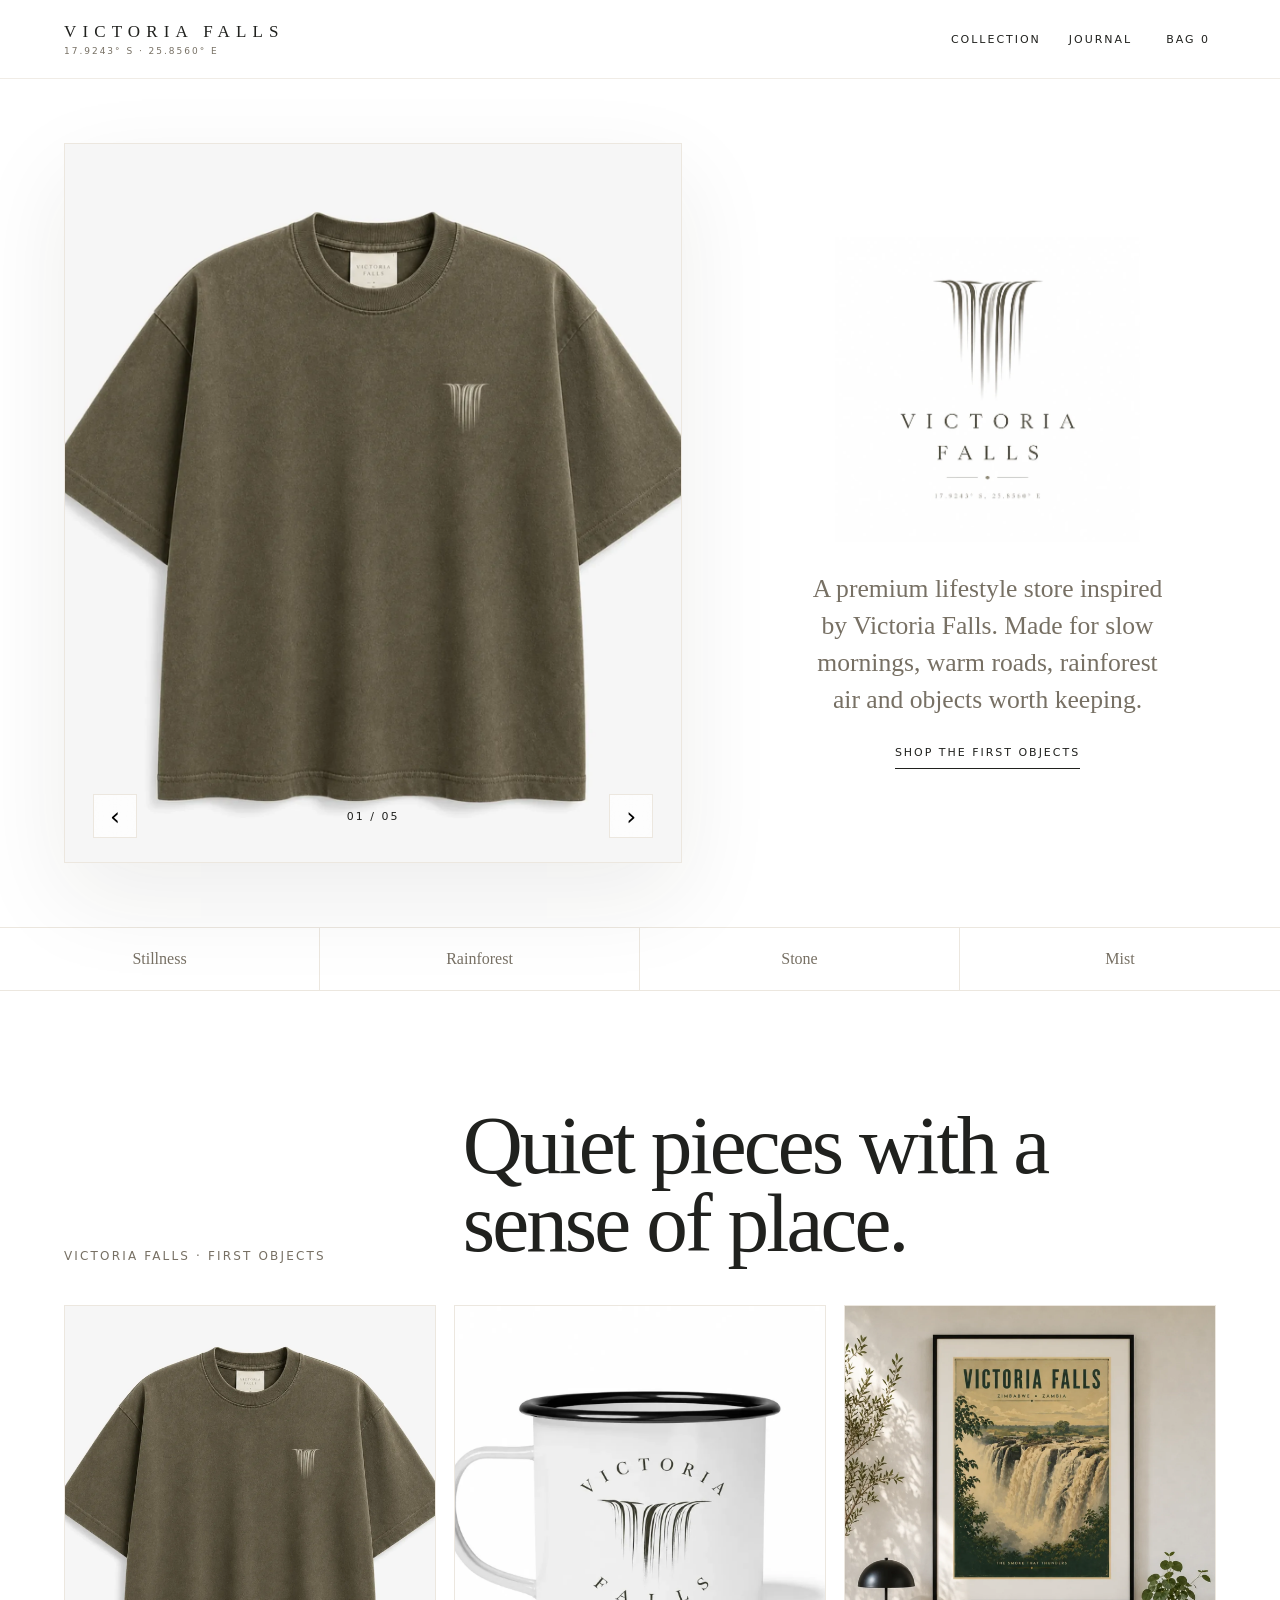
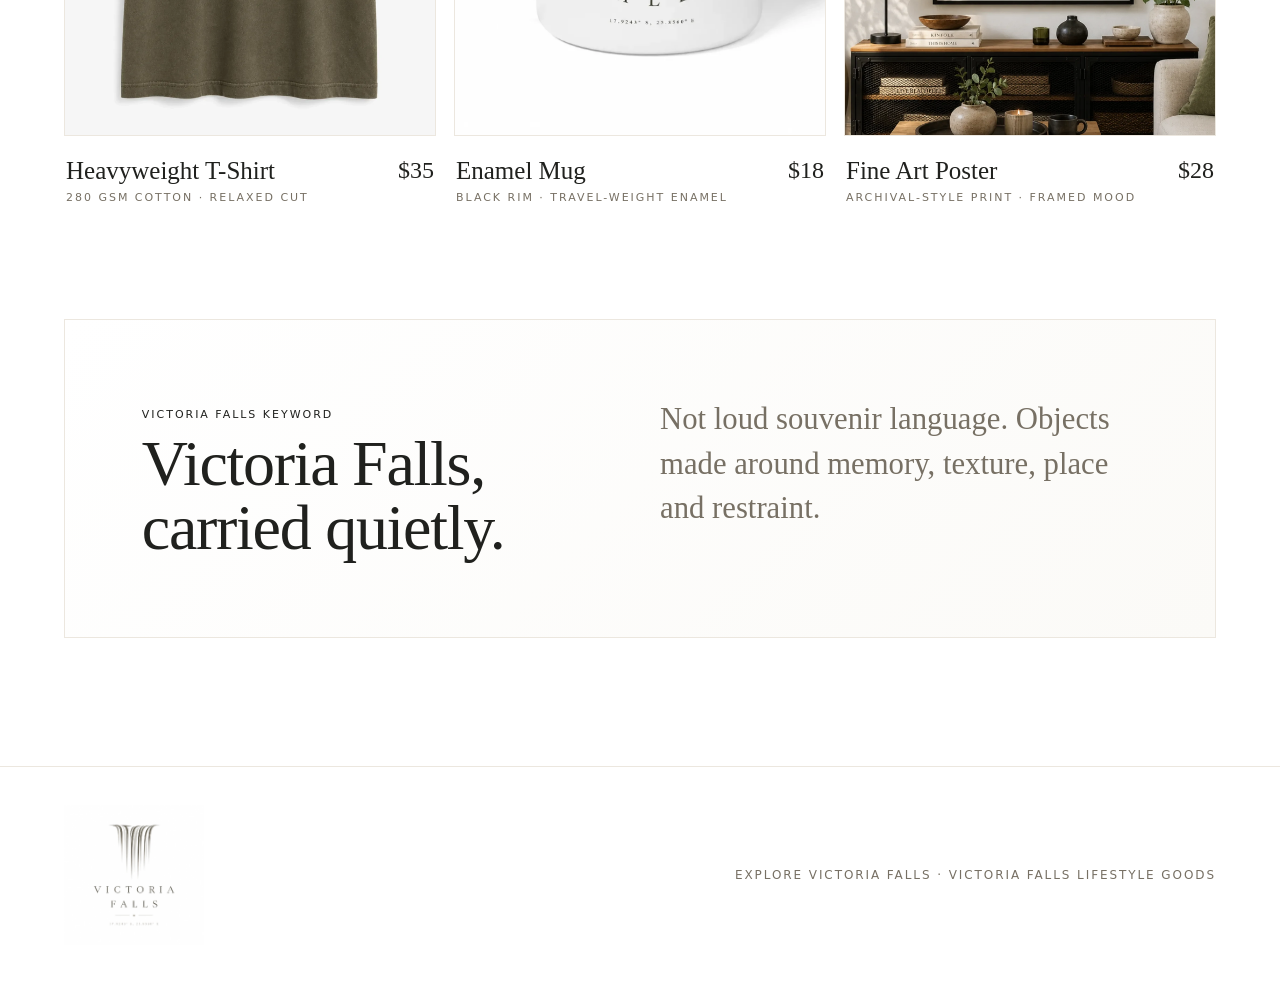
==== commit da88a877: "Add files via upload" ====
--- a/index.html
+++ b/index.html
@@ -1,119 +1 @@
-<!doctype html>
-<html lang="en">
-<head>
-  <meta charset="utf-8" />
-  <meta name="viewport" content="width=device-width, initial-scale=1" />
-  <title>Victoria Falls — Premium Lifestyle Goods</title>
-  <meta name="description" content="Premium minimalist Victoria Falls lifestyle goods: heavyweight t-shirts, enamel mugs and fine art posters. Checkout through Zvakho WhatsApp." />
-  <link rel="preload" href="assets/images/victoria-falls-stone-olive-tee-front.webp" as="image" />
-  <link rel="stylesheet" href="assets/styles.css" />
-</head>
-<body>
-  <header class="site-header" aria-label="Site header">
-    <a class="brand" href="#top" aria-label="Victoria Falls home">
-      <span>VICTORIA</span><span>FALLS</span>
-    </a>
-    <nav class="nav" aria-label="Primary navigation">
-      <a href="#collection">Shop</a>
-      <button class="nav-cart" id="cartButton" type="button" aria-label="Open cart">Cart <span id="cartCount">0</span></button>
-    </nav>
-  </header>
-
-  <main id="top">
-    <section class="hero" aria-label="Victoria Falls hero collection">
-      <div class="hero-carousel" aria-label="T-shirt image carousel">
-        <button class="carousel-control prev" type="button" aria-label="Previous image">‹</button>
-        <div class="carousel-track" id="heroTrack">
-          <img src="assets/images/victoria-falls-stone-olive-tee-front.webp" alt="Stone olive Victoria Falls t-shirt front" />
-          <img src="assets/images/victoria-falls-stone-olive-tee-back.webp" alt="Stone olive Victoria Falls t-shirt back" />
-          <img src="assets/images/victoria-falls-tee-model-front-stone-olive.webp" alt="Model wearing stone olive Victoria Falls t-shirt front" />
-          <img src="assets/images/victoria-falls-tee-model-back-stone-olive.webp" alt="Model wearing stone olive Victoria Falls t-shirt back" />
-          <img src="assets/images/victoria-falls-sand-tee-front.webp" alt="Sand Victoria Falls t-shirt front" />
-          <img src="assets/images/victoria-falls-sand-tee-back.webp" alt="Sand Victoria Falls t-shirt back" />
-        </div>
-        <button class="carousel-control next" type="button" aria-label="Next image">›</button>
-      </div>
-      <div class="hero-copy">
-        <img class="hero-logo" src="assets/images/victoria-falls-logo-refined.webp" alt="Victoria Falls refined logo" />
-        <a class="text-link" href="#collection">View collection</a>
-      </div>
-    </section>
-
-    <section id="collection" class="collection" aria-label="Collection products">
-      <article class="product" data-product-id="tee">
-        <button class="product-button" type="button" data-open-product="tee">
-          <img src="assets/images/victoria-falls-stone-olive-tee-front.webp" alt="Victoria Falls heavyweight t-shirt front" />
-          <span class="product-meta"><span>Heavyweight Tee</span><span>$35</span></span>
-        </button>
-      </article>
-      <article class="product" data-product-id="mug">
-        <button class="product-button" type="button" data-open-product="mug">
-          <img src="assets/images/victoria-falls-enamel-mug-logo.webp" alt="Victoria Falls enamel mug with black rim" />
-          <span class="product-meta"><span>Enamel Mug</span><span>$18</span></span>
-        </button>
-      </article>
-      <article class="product" data-product-id="poster">
-        <button class="product-button" type="button" data-open-product="poster">
-          <img src="assets/images/victoria-falls-framed-poster-interior.webp" alt="Victoria Falls framed art poster in minimalist interior" />
-          <span class="product-meta"><span>Fine Art Poster</span><span>$28</span></span>
-        </button>
-      </article>
-    </section>
-  </main>
-
-  <div class="modal" id="productModal" aria-hidden="true" role="dialog" aria-modal="true" aria-labelledby="modalTitle">
-    <div class="modal-backdrop" data-close-modal></div>
-    <section class="modal-panel">
-      <button class="modal-close" type="button" data-close-modal aria-label="Close product modal">×</button>
-      <div class="modal-media">
-        <img id="modalImage" src="" alt="" />
-      </div>
-      <form id="productForm" class="modal-form">
-        <p class="modal-kicker">Victoria Falls</p>
-        <h2 id="modalTitle"></h2>
-        <p id="modalPrice" class="modal-price"></p>
-
-        <label>
-          Colour
-          <select id="variantSelect" name="variant"></select>
-        </label>
-        <label id="sizeField">
-          Size
-          <select id="sizeSelect" name="size">
-            <option>S</option><option>M</option><option>L</option><option>XL</option><option>XXL</option>
-          </select>
-        </label>
-        <label>
-          Quantity
-          <input id="quantityInput" name="quantity" type="number" min="1" value="1" />
-        </label>
-
-        <div class="modal-actions">
-          <button class="button dark" type="submit">Add to cart</button>
-          <button class="button ghost" type="button" id="buyNowButton">Checkout</button>
-        </div>
-      </form>
-    </section>
-  </div>
-
-  <aside id="cartDrawer" class="cart-drawer" aria-hidden="true">
-    <div class="drawer-backdrop" id="drawerBackdrop"></div>
-    <section class="cart-panel" aria-label="Shopping cart">
-      <div class="cart-head">
-        <h2>Cart</h2>
-        <button id="closeCart" type="button" aria-label="Close cart">×</button>
-      </div>
-      <div id="cartItems" class="cart-items"></div>
-      <div class="cart-total"><span>Total</span><strong id="cartTotal">$0</strong></div>
-      <button id="drawerCheckout" class="button dark full" type="button">Checkout on WhatsApp</button>
-      <p class="cart-note">Your order opens in WhatsApp with the keyword VictoriaFalls.</p>
-    </section>
-  </aside>
-
-  <footer class="footer">
-    <span>17.9243° S, 25.8560° E</span>
-  </footer>
-
-  <script src="assets/script.js"></script>
-</body>
-</html>
+<!doctype html><html lang="en"><head><meta charset="utf-8"><meta name="viewport" content="width=device-width,initial-scale=1"><title>Explore Victoria Falls | Premium Victoria Falls Lifestyle Store</title><meta name="description" content="Explore Victoria Falls is a premium minimalist lifestyle store inspired by Victoria Falls. Shop heavyweight t-shirts, enamel mugs and fine art posters with checkout through Zvakho."><meta name="keywords" content="Victoria Falls, Explore Victoria Falls, Victoria Falls t-shirt, Victoria Falls mug, Victoria Falls poster, Zimbabwe lifestyle brand, Victoria Falls merchandise"><meta name="theme-color" content="#ffffff"><link rel="canonical" href="https://explorevictoriafalls.co.zw/"><link rel="icon" href="/favicon.ico" sizes="any"><link rel="icon" type="image/png" href="/assets/icons/favicon.png"><link rel="apple-touch-icon" href="/assets/icons/favicon.png"><link rel="preload" href="/assets/images/tee-olive-front.webp" as="image"><link rel="preload" href="/assets/images/logo-refined.webp" as="image"><link rel="stylesheet" href="/assets/styles.css"><script type="application/ld+json">{"@context": "https://schema.org", "@graph": [{"@type": "Organization", "@id": "https://explorevictoriafalls.co.zw/#organization", "name": "Explore Victoria Falls", "url": "https://explorevictoriafalls.co.zw", "logo": "https://explorevictoriafalls.co.zw/assets/icons/favicon.png", "description": "Explore Victoria Falls is a luxury lifestyle brand inspired by the majesty, heritage, and natural beauty of Victoria Falls.", "slogan": "Inspired by Nature. Defined by Luxury.", "areaServed": {"@type": "Country", "name": "Zimbabwe"}, "brand": {"@type": "Brand", "name": "Explore Victoria Falls"}}, {"@type": "WebSite", "@id": "https://explorevictoriafalls.co.zw/#website", "url": "https://explorevictoriafalls.co.zw", "name": "Explore Victoria Falls", "publisher": {"@id": "https://explorevictoriafalls.co.zw/#organization"}, "description": "A premium lifestyle and travel-inspired brand celebrating the beauty, culture, and spirit of Victoria Falls."}, {"@type": "WebPage", "@id": "https://explorevictoriafalls.co.zw/#webpage", "url": "https://explorevictoriafalls.co.zw", "name": "Explore Victoria Falls | Luxury Lifestyle Inspired by Victoria Falls", "isPartOf": {"@id": "https://explorevictoriafalls.co.zw/#website"}, "about": {"@id": "https://explorevictoriafalls.co.zw/#organization"}, "description": "Discover Explore Victoria Falls, a luxury lifestyle brand inspired by the wonder, landscape, and timeless beauty of Victoria Falls."}, {"@type": "ItemList", "@id": "https://explorevictoriafalls.co.zw/#products", "name": "Victoria Falls Lifestyle Products", "itemListElement": [{"@type": "ListItem", "position": 1, "item": {"@type": "Product", "name": "Victoria Falls Heavyweight T-Shirt", "sku": "VF-TEE-001", "brand": {"@type": "Brand", "name": "Explore Victoria Falls"}, "offers": {"@type": "Offer", "priceCurrency": "USD", "price": "35", "availability": "https://schema.org/InStock"}}}, {"@type": "ListItem", "position": 2, "item": {"@type": "Product", "name": "Victoria Falls Enamel Mug", "sku": "VF-MUG-001", "brand": {"@type": "Brand", "name": "Explore Victoria Falls"}, "offers": {"@type": "Offer", "priceCurrency": "USD", "price": "18", "availability": "https://schema.org/InStock"}}}, {"@type": "ListItem", "position": 3, "item": {"@type": "Product", "name": "Victoria Falls Fine Art Poster", "sku": "VF-POSTER-001", "brand": {"@type": "Brand", "name": "Explore Victoria Falls"}, "offers": {"@type": "Offer", "priceCurrency": "USD", "price": "28", "availability": "https://schema.org/InStock"}}}]}]}</script></head><body><header class="site-header" aria-label="Site header"><a class="wordmark" href="#top" aria-label="Explore Victoria Falls home"><span>VICTORIA FALLS</span><small>17.9243° S · 25.8560° E</small></a><nav class="nav" aria-label="Primary navigation"><a href="#collection">Collection</a><a href="#journal">Journal</a><button class="cart-trigger" id="cartButton" type="button" aria-label="Open cart">Bag <span id="cartCount">0</span></button></nav></header><main id="top"><section class="hero"><div class="hero-showcase" aria-label="Animated Victoria Falls t-shirt showcase"><div class="carousel" id="heroCarousel"><figure class="slide is-active"><img src="/assets/images/tee-olive-front.webp" alt="Victoria Falls stone olive t-shirt front"></figure><figure class="slide"><img src="/assets/images/tee-olive-back.webp" alt="Victoria Falls stone olive t-shirt back"></figure><figure class="slide"><img src="/assets/images/tee-model-back-olive.webp" alt="Model wearing Victoria Falls stone olive t-shirt back"></figure><figure class="slide"><img src="/assets/images/tee-sand-front.webp" alt="Victoria Falls sand t-shirt front"></figure><figure class="slide"><img src="/assets/images/tee-sand-back.webp" alt="Victoria Falls sand t-shirt back"></figure></div><div class="hero-controls" aria-label="Carousel controls"><button type="button" data-carousel="prev" aria-label="Previous t-shirt image">‹</button><span id="heroIndex">01 / 05</span><button type="button" data-carousel="next" aria-label="Next t-shirt image">›</button></div></div><div class="hero-identity"><img class="hero-logo" src="/assets/images/logo-refined.webp" alt="Explore Victoria Falls logo"><p class="quiet-copy">A premium lifestyle store inspired by Victoria Falls. Made for slow mornings, warm roads, rainforest air and objects worth keeping.</p><a class="text-cta" href="#collection">Shop the first objects</a></div></section><section class="ambient-line" aria-label="Brand line"><span>Stillness</span><span>Rainforest</span><span>Stone</span><span>Mist</span></section><section id="collection" class="collection" aria-label="Victoria Falls product collection"><div class="section-title"><p>Victoria Falls · First Objects</p><h1>Quiet pieces with a sense of place.</h1></div><div class="product-grid"><article class="product-card" data-id="VF-TEE-001"><button class="product-visual" type="button" data-open-product="VF-TEE-001" aria-label="View Victoria Falls Heavyweight T-Shirt"><img class="primary-img" src="/assets/images/tee-olive-front.webp" alt="Victoria Falls heavyweight t-shirt front"><img class="hover-img" src="/assets/images/tee-olive-back.webp" alt="Victoria Falls heavyweight t-shirt back"></button><div class="product-meta"><div><h2>Heavyweight T-Shirt</h2><p>280 GSM cotton · relaxed cut</p></div><strong>$35</strong></div></article><article class="product-card" data-id="VF-MUG-001"><button class="product-visual" type="button" data-open-product="VF-MUG-001" aria-label="View Victoria Falls Enamel Mug"><img class="primary-img" src="/assets/images/mug-front.webp" alt="Victoria Falls enamel mug front artwork"><img class="hover-img" src="/assets/images/mug-back.webp" alt="Victoria Falls enamel mug back coordinates"></button><div class="product-meta"><div><h2>Enamel Mug</h2><p>black rim · travel-weight enamel</p></div><strong>$18</strong></div></article><article class="product-card" data-id="VF-POSTER-001"><button class="product-visual" type="button" data-open-product="VF-POSTER-001" aria-label="View Victoria Falls Fine Art Poster"><img class="primary-img" src="/assets/images/poster-interior.webp" alt="Victoria Falls framed poster in premium interior"><img class="hover-img" src="/assets/images/poster-art.webp" alt="Victoria Falls art print poster artwork"></button><div class="product-meta"><div><h2>Fine Art Poster</h2><p>archival-style print · framed mood</p></div><strong>$28</strong></div></article></div></section><section id="journal" class="journal"><div><p class="label">Victoria Falls keyword</p><h2>Victoria Falls, carried quietly.</h2></div><p>Not loud souvenir language. Objects made around memory, texture, place and restraint.</p></section></main><div class="product-modal" id="productModal" aria-hidden="true" role="dialog" aria-modal="true" aria-labelledby="modalTitle"><div class="modal-backdrop" data-close-modal></div><section class="modal-panel"><button class="modal-close" type="button" data-close-modal aria-label="Close product">×</button><div class="modal-gallery"><img id="modalImage" src="" alt=""></div><form class="modal-details" id="productForm"><p class="label">Explore Victoria Falls</p><h2 id="modalTitle">Product</h2><p id="modalDesc"></p><strong id="modalPrice"></strong><label>Variant<select id="variantSelect" name="variant"></select></label><label id="sizeField">Size<select id="sizeSelect" name="size"><option>S</option><option>M</option><option>L</option><option>XL</option><option>XXL</option></select></label><label>Quantity<input id="quantityInput" type="number" min="1" value="1" inputmode="numeric"></label><div class="modal-actions"><button class="button dark" type="submit">Add to bag</button><button class="button light" id="buyNowButton" type="button">Checkout</button></div></form></section></div><aside class="cart-drawer" id="cartDrawer" aria-hidden="true"><div class="drawer-backdrop" id="drawerBackdrop"></div><section class="cart-panel"><div class="cart-head"><h2>Bag</h2><button type="button" id="closeCart" aria-label="Close bag">×</button></div><div class="cart-items" id="cartItems"></div><div class="delivery-box"><label>Delivery<select id="deliverySelect"><option value="pickup" data-fee="0">Pickup · $0</option><option value="zim-local" data-fee="5">Zimbabwe delivery · $5</option><option value="international" data-fee="25">International shipping estimate · $25</option></select></label></div><div class="cart-total"><span>Total</span><strong id="cartTotal">$0</strong></div><button class="button dark full" id="checkoutButton" type="button">Checkout via Zvakho</button><button class="button light full" id="whatsappCheckoutButton" type="button">WhatsApp backup checkout</button><p class="small-note">Orders include product_id, quantity, delivery fee and total amount. Backend Worker files are included in this ZIP.</p></section></aside><footer class="site-footer"><img src="/assets/images/logo-refined.webp" alt="Explore Victoria Falls mark"><span>Explore Victoria Falls · Victoria Falls lifestyle goods</span></footer><script src="/assets/app.js" defer></script></body></html>
--- a/assets/styles.css
+++ b/assets/styles.css
@@ -1 +1 @@
-*{box-sizing:border-box}html{scroll-behavior:smooth}body{margin:0;background:#f8f7f4;color:#1f211b;font-family:Inter,Arial,sans-serif;line-height:1.5}.site-header{position:sticky;top:0;z-index:20;display:flex;align-items:center;justify-content:space-between;padding:28px 48px;background:rgba(248,247,244,.92);backdrop-filter:blur(10px);border-bottom:1px solid rgba(31,33,27,.08)}.brand{font-family:Georgia,'Times New Roman',serif;letter-spacing:.38em;text-decoration:none;color:#1f211b;font-size:18px;line-height:1.25;text-align:center}.brand span{display:block}.nav{display:flex;align-items:center;gap:28px}.nav a,.nav-cart,.text-link{font:12px/1.2 Inter,Arial,sans-serif;text-transform:uppercase;letter-spacing:.18em;color:#1f211b;text-decoration:none;background:none;border:0;cursor:pointer}.nav-cart span{margin-left:6px}.hero{min-height:calc(100vh - 85px);display:grid;grid-template-columns:minmax(0,1.2fr) minmax(320px,.8fr);gap:7vw;padding:54px 48px 96px;align-items:center}.hero-carousel{position:relative;overflow:hidden;background:#fff;border:1px solid rgba(31,33,27,.07)}.carousel-track{display:flex;transition:transform .25s ease}.carousel-track img{min-width:100%;aspect-ratio:1/1;object-fit:cover;display:block}.carousel-control{position:absolute;top:50%;transform:translateY(-50%);z-index:3;width:42px;height:42px;border:1px solid rgba(31,33,27,.2);background:rgba(248,247,244,.8);border-radius:50%;font-size:30px;line-height:1;color:#1f211b;cursor:pointer}.carousel-control.prev{left:18px}.carousel-control.next{right:18px}.hero-copy{display:flex;flex-direction:column;align-items:center;gap:46px}.hero-logo{width:min(370px,80%);height:auto;display:block;mix-blend-mode:multiply}.collection{display:grid;grid-template-columns:repeat(3,1fr);gap:1px;background:rgba(31,33,27,.08);border-top:1px solid rgba(31,33,27,.08);border-bottom:1px solid rgba(31,33,27,.08)}.product{background:#f8f7f4}.product-button{width:100%;border:0;background:transparent;padding:0;cursor:pointer;text-align:left;color:inherit}.product-button img{display:block;width:100%;aspect-ratio:1/1;object-fit:cover;background:#fff}.product-meta{display:flex;align-items:center;justify-content:space-between;gap:20px;padding:28px 32px;font-family:Georgia,'Times New Roman',serif;letter-spacing:.16em;text-transform:uppercase;font-size:13px}.modal,.cart-drawer{position:fixed;inset:0;z-index:50;display:none}.modal.is-open,.cart-drawer.is-open{display:block}.modal-backdrop,.drawer-backdrop{position:absolute;inset:0;background:rgba(20,20,16,.35)}.modal-panel{position:relative;z-index:2;width:min(980px,92vw);margin:5vh auto;background:#fbfaf7;display:grid;grid-template-columns:1.05fr .95fr;min-height:600px}.modal-close,.cart-head button{position:absolute;right:20px;top:14px;border:0;background:transparent;font-size:30px;cursor:pointer;color:#1f211b}.modal-media{background:#fff}.modal-media img{width:100%;height:100%;min-height:600px;object-fit:cover;display:block}.modal-form{padding:72px 56px 48px;display:flex;flex-direction:column;gap:22px}.modal-kicker{margin:0;font-size:11px;text-transform:uppercase;letter-spacing:.24em;color:#7e7669}.modal-form h2{font-family:Georgia,'Times New Roman',serif;font-weight:400;text-transform:uppercase;letter-spacing:.22em;font-size:34px;line-height:1.25;margin:0}.modal-price{font-family:Georgia,'Times New Roman',serif;font-size:22px;margin:0 0 10px}.modal-form label{display:grid;gap:10px;font-size:11px;text-transform:uppercase;letter-spacing:.18em;color:#5d574f}.modal-form select,.modal-form input{width:100%;border:1px solid rgba(31,33,27,.18);background:#fff;padding:14px 14px;font-size:15px;color:#1f211b}.modal-actions{display:grid;grid-template-columns:1fr 1fr;gap:12px;margin-top:12px}.button{border:1px solid #1f211b;padding:15px 18px;text-transform:uppercase;letter-spacing:.18em;font-size:11px;cursor:pointer}.button.dark{background:#1f211b;color:#f8f7f4}.button.ghost{background:transparent;color:#1f211b}.button.full{width:100%}.cart-panel{position:absolute;right:0;top:0;bottom:0;z-index:2;width:min(440px,92vw);background:#fbfaf7;padding:42px 32px;display:flex;flex-direction:column}.cart-head{position:relative;display:flex;align-items:center;justify-content:space-between;border-bottom:1px solid rgba(31,33,27,.12);padding-bottom:20px}.cart-head h2{font-family:Georgia,'Times New Roman',serif;font-weight:400;text-transform:uppercase;letter-spacing:.22em;margin:0}.cart-head button{position:static}.cart-items{display:grid;gap:18px;padding:24px 0;overflow:auto}.cart-item{display:grid;gap:6px;padding-bottom:18px;border-bottom:1px solid rgba(31,33,27,.1)}.cart-item strong{font-family:Georgia,'Times New Roman',serif;font-weight:400;text-transform:uppercase;letter-spacing:.12em}.cart-item small{color:#6f685d}.cart-item button{justify-self:start;border:0;background:transparent;text-decoration:underline;color:#1f211b;cursor:pointer;padding:0}.cart-total{margin-top:auto;display:flex;justify-content:space-between;border-top:1px solid rgba(31,33,27,.12);padding:22px 0;font-family:Georgia,'Times New Roman',serif;text-transform:uppercase;letter-spacing:.16em}.cart-note{font-size:12px;color:#766f65}.footer{padding:72px 48px;text-align:center;font-family:Georgia,'Times New Roman',serif;letter-spacing:.22em;font-size:12px;color:#6f685d}@media(max-width:850px){.site-header{padding:22px 20px}.brand{font-size:14px}.nav{gap:16px}.hero{grid-template-columns:1fr;padding:28px 18px 60px;gap:36px}.hero-copy{order:-1;gap:26px}.hero-logo{width:min(280px,72%)}.collection{grid-template-columns:1fr}.modal-panel{grid-template-columns:1fr;margin:0;width:100%;min-height:100vh}.modal-media img{min-height:auto;aspect-ratio:1/1}.modal-form{padding:42px 22px}.modal-actions{grid-template-columns:1fr}.product-meta{padding:22px 20px}}+@font-face{font-family:DisplaySerif;src:local("Georgia");font-display:swap}:root{--white:#fff;--milk:#f7f4ef;--stone:#d8c7af;--olive:#4e5142;--charcoal:#20211e;--muted:#777064;--line:#ece7df;--soft:#faf8f4;--shadow:0 34px 90px rgba(32,33,30,.08)}*{box-sizing:border-box}html{scroll-behavior:smooth}body{margin:0;background:var(--white);color:var(--charcoal);font-family:Inter,ui-sans-serif,system-ui,-apple-system,BlinkMacSystemFont,"Segoe UI",sans-serif;-webkit-font-smoothing:antialiased}img{display:block;max-width:100%}button,a{font:inherit}.site-header{position:sticky;top:0;z-index:40;display:flex;justify-content:space-between;align-items:center;padding:22px clamp(18px,5vw,78px);background:rgba(255,255,255,.84);backdrop-filter:blur(20px);border-bottom:1px solid rgba(236,231,223,.76)}.wordmark{text-decoration:none;color:var(--charcoal);display:grid;gap:4px}.wordmark span{font-family:DisplaySerif,Georgia,serif;letter-spacing:.36em;font-size:17px}.wordmark small{font-size:9px;letter-spacing:.22em;color:var(--muted);text-transform:uppercase}.nav{display:flex;align-items:center;gap:28px}.nav a,.cart-trigger,.label,.text-cta,.hero-controls span,.product-meta p,.small-note{font-size:11px;letter-spacing:.18em;text-transform:uppercase}.nav a{color:var(--charcoal);text-decoration:none}.cart-trigger{border:0;background:transparent;cursor:pointer;color:var(--charcoal)}.hero{min-height:calc(100vh - 74px);display:grid;grid-template-columns:minmax(0,1.15fr) minmax(330px,.85fr);gap:clamp(24px,6vw,86px);align-items:center;padding:clamp(28px,5vw,78px) clamp(18px,5vw,78px)}.hero-showcase{position:relative;min-height:720px;background:linear-gradient(180deg,#fbfaf7,#fff);border:1px solid var(--line);overflow:hidden;box-shadow:var(--shadow)}.carousel{position:absolute;inset:0}.slide{position:absolute;inset:0;margin:0;display:grid;place-items:center;opacity:0;transform:translateX(28px) scale(.985);transition:opacity .75s ease,transform .75s ease}.slide.is-active{opacity:1;transform:translateX(0) scale(1)}.slide img{width:100%;height:100%;object-fit:cover}.hero-controls{position:absolute;left:28px;right:28px;bottom:24px;display:flex;justify-content:space-between;align-items:center;z-index:3}.hero-controls button{width:44px;height:44px;border:1px solid var(--line);background:rgba(255,255,255,.72);backdrop-filter:blur(14px);cursor:pointer;font-size:25px}.hero-identity{display:grid;justify-items:center;text-align:center;gap:28px;padding:clamp(18px,4vw,56px)}.hero-logo{width:min(430px,86%);mix-blend-mode:multiply}.quiet-copy{max-width:460px;font-family:DisplaySerif,Georgia,serif;font-size:clamp(19px,2vw,30px);line-height:1.45;color:var(--muted);margin:0}.text-cta{color:var(--charcoal);text-decoration:none;border-bottom:1px solid var(--charcoal);padding-bottom:9px}.ambient-line{border-block:1px solid var(--line);display:grid;grid-template-columns:repeat(4,1fr);text-align:center}.ambient-line span{padding:22px 8px;font-family:DisplaySerif,Georgia,serif;color:var(--muted);border-right:1px solid var(--line)}.ambient-line span:last-child{border-right:0}.collection{padding:clamp(72px,9vw,130px) clamp(18px,5vw,78px)}.section-title{display:grid;grid-template-columns:.65fr 1.35fr;gap:36px;align-items:end;margin-bottom:42px}.section-title p{margin:0;color:var(--muted);font-size:12px;letter-spacing:.18em;text-transform:uppercase}.section-title h1{font-family:DisplaySerif,Georgia,serif;font-weight:400;letter-spacing:-.035em;font-size:clamp(42px,6.5vw,108px);line-height:.94;margin:0;max-width:940px}.product-grid{display:grid;grid-template-columns:repeat(3,1fr);gap:18px}.product-card{position:relative}.product-visual{position:relative;width:100%;aspect-ratio:1/1.16;border:1px solid var(--line);background:var(--soft);overflow:hidden;cursor:pointer;padding:0;box-shadow:none;transition:box-shadow .45s ease,transform .45s ease,border-color .45s ease}.product-card:hover .product-visual{transform:translateY(-6px);box-shadow:var(--shadow);border-color:#ddd4c8}.product-visual img{position:absolute;inset:0;width:100%;height:100%;object-fit:cover;transition:opacity .55s ease,transform .75s ease}.product-visual .hover-img{opacity:0}.product-card:hover .hover-img{opacity:1;transform:scale(1.025)}.product-card:hover .primary-img{opacity:0;transform:scale(1.025)}.product-meta{display:flex;justify-content:space-between;gap:20px;padding:18px 2px 0}.product-meta h2{font-family:DisplaySerif,Georgia,serif;font-weight:400;font-size:25px;margin:0 0 6px}.product-meta p{margin:0;color:var(--muted)}.product-meta strong{font-family:DisplaySerif,Georgia,serif;font-weight:400;font-size:24px}.journal{margin:0 clamp(18px,5vw,78px) clamp(76px,10vw,140px);padding:clamp(38px,6vw,78px);border:1px solid var(--line);display:grid;grid-template-columns:1fr 1fr;gap:40px;background:linear-gradient(135deg,#fff,#fbfaf7)}.journal h2{font-family:DisplaySerif,Georgia,serif;font-weight:400;letter-spacing:-.02em;font-size:clamp(38px,5vw,78px);line-height:1;margin:10px 0 0}.journal p:last-child{font-family:DisplaySerif,Georgia,serif;color:var(--muted);font-size:clamp(20px,2.4vw,34px);line-height:1.45;margin:0}.product-modal,.cart-drawer{position:fixed;inset:0;z-index:60;display:none}.product-modal.open,.cart-drawer.open{display:block}.modal-backdrop,.drawer-backdrop{position:absolute;inset:0;background:rgba(32,33,30,.32);backdrop-filter:blur(7px)}.modal-panel{position:relative;z-index:2;min-height:100%;display:grid;grid-template-columns:1fr min(520px,42vw);margin:0;background:#fff}.modal-gallery{background:var(--soft);display:grid;place-items:center;border-right:1px solid var(--line)}.modal-gallery img{width:100%;height:100vh;object-fit:cover}.modal-details{padding:clamp(28px,5vw,70px);display:flex;flex-direction:column;justify-content:center;gap:18px}.modal-details h2,.cart-head h2{font-family:DisplaySerif,Georgia,serif;font-weight:400;font-size:clamp(38px,4vw,68px);line-height:1;margin:0}.modal-details p{color:var(--muted);line-height:1.75;margin:0}#modalPrice{font-family:DisplaySerif,Georgia,serif;font-size:30px;font-weight:400}.modal-details label,.delivery-box label{display:grid;gap:8px;font-size:11px;letter-spacing:.16em;text-transform:uppercase;color:var(--muted)}select,input{width:100%;height:50px;border:1px solid var(--line);background:#fff;padding:0 14px;color:var(--charcoal)}.modal-actions{display:grid;grid-template-columns:1fr 1fr;gap:10px;margin-top:10px}.button{height:52px;border:1px solid var(--charcoal);display:inline-flex;align-items:center;justify-content:center;cursor:pointer;text-transform:uppercase;letter-spacing:.17em;font-size:11px}.button.dark{background:var(--charcoal);color:#fff}.button.light{background:#fff;color:var(--charcoal)}.button.full{width:100%;margin-top:10px}.modal-close,#closeCart{position:absolute;right:20px;top:16px;border:0;background:transparent;font-size:34px;cursor:pointer;color:var(--charcoal);z-index:4}.cart-drawer{z-index:70}.cart-panel{position:absolute;right:0;top:0;height:100%;width:min(470px,100vw);background:#fff;z-index:2;padding:28px;overflow:auto;box-shadow:-28px 0 80px rgba(0,0,0,.12)}.cart-head{position:relative;display:flex;align-items:center;justify-content:space-between;margin-bottom:22px}#closeCart{position:static}.cart-item{border-bottom:1px solid var(--line);padding:17px 0;display:grid;gap:8px}.cart-item-title{font-family:DisplaySerif,Georgia,serif;font-size:22px}.cart-item small{color:var(--muted);line-height:1.5}.cart-item-actions{display:flex;align-items:center;gap:8px}.cart-item-actions button{width:31px;height:31px;border:1px solid var(--line);background:#fff;cursor:pointer}.delivery-box{margin:20px 0}.cart-total{border-top:1px solid var(--line);display:flex;justify-content:space-between;padding:20px 0;font-family:DisplaySerif,Georgia,serif;font-size:28px}.small-note{line-height:1.7;color:var(--muted)}.site-footer{border-top:1px solid var(--line);padding:38px clamp(18px,5vw,78px);display:flex;justify-content:space-between;align-items:center;color:var(--muted);font-size:12px;letter-spacing:.16em;text-transform:uppercase}.site-footer img{width:140px;opacity:.86}@media(max-width:980px){.hero,.section-title,.journal,.modal-panel{grid-template-columns:1fr}.hero-showcase{min-height:620px}.modal-panel{overflow:auto}.modal-gallery img{height:auto;max-height:65vh}.product-grid{grid-template-columns:1fr}}@media(max-width:640px){.site-header{align-items:flex-start;gap:18px;flex-direction:column}.nav{width:100%;justify-content:space-between}.hero{padding-top:26px}.hero-showcase{min-height:520px}.ambient-line{grid-template-columns:1fr 1fr}.ambient-line span{border-bottom:1px solid var(--line)}.modal-actions{grid-template-columns:1fr}.site-footer{align-items:flex-start;gap:20px;flex-direction:column}}
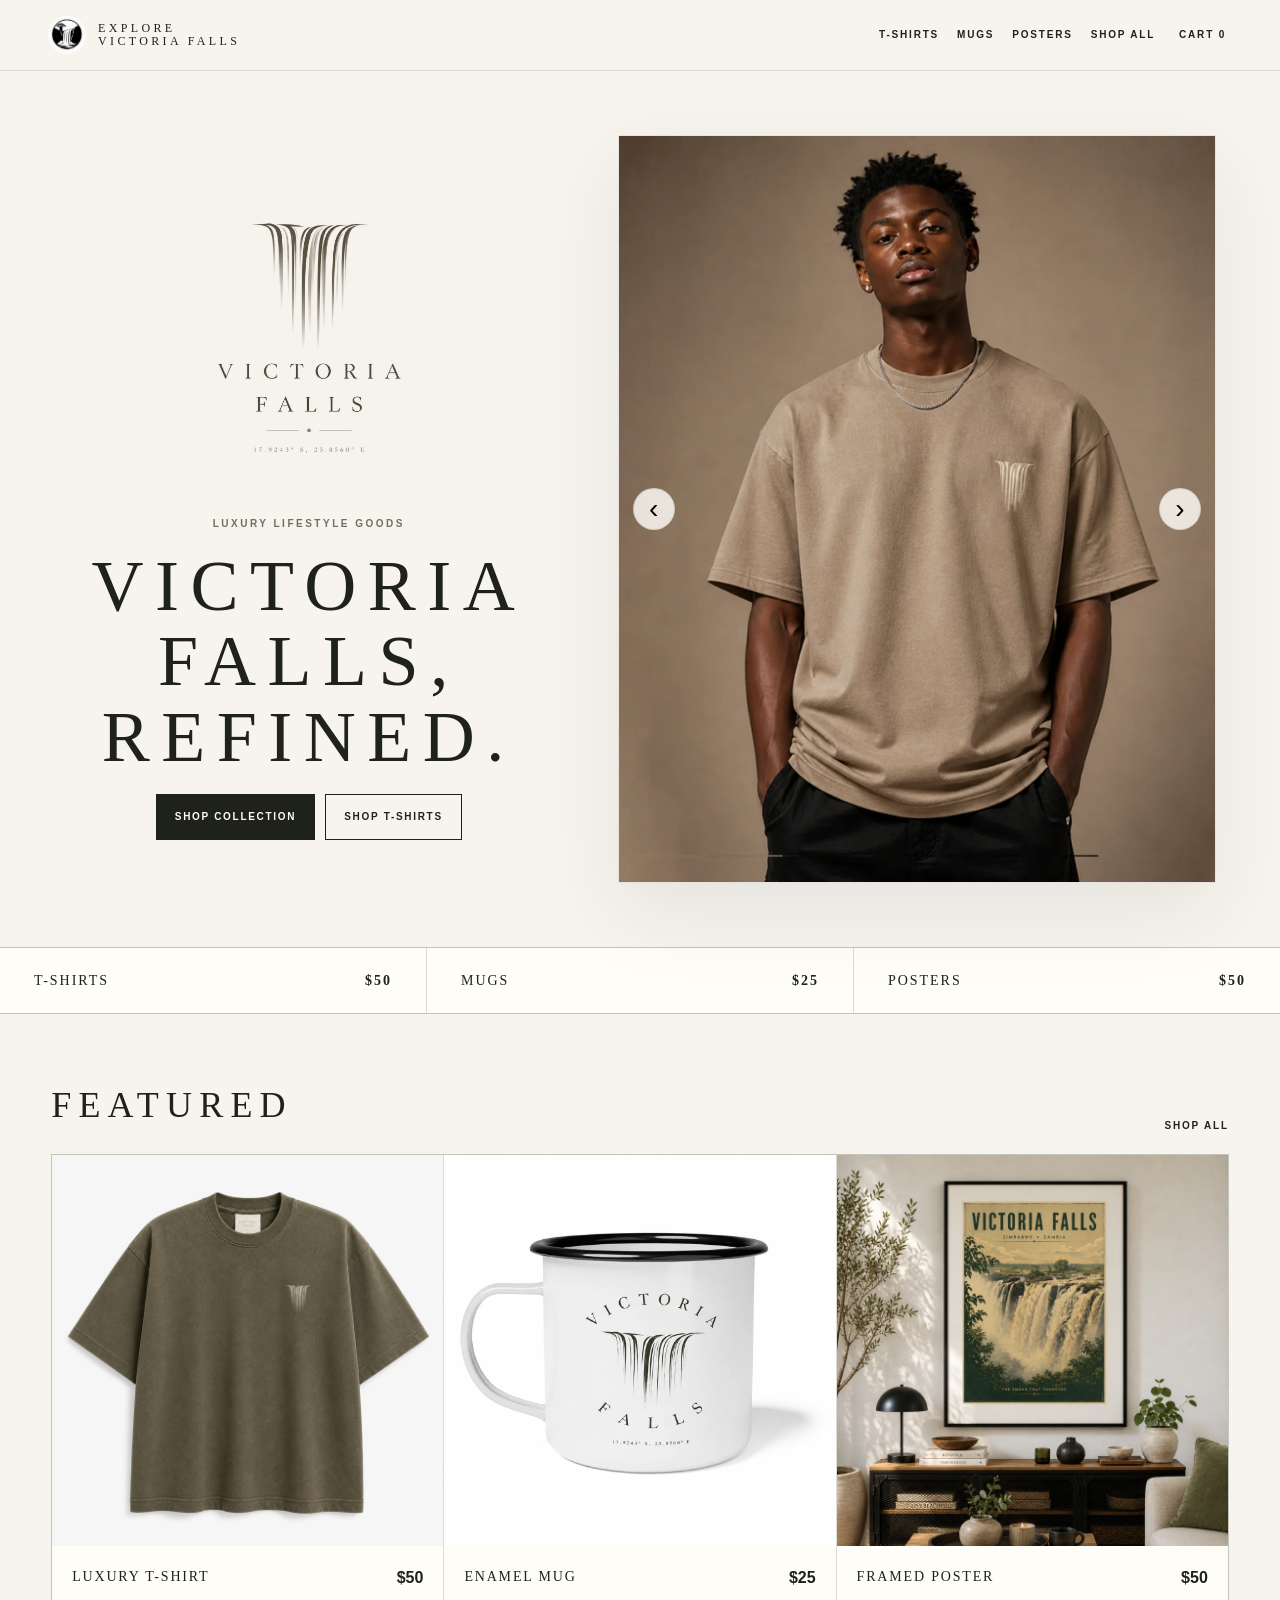
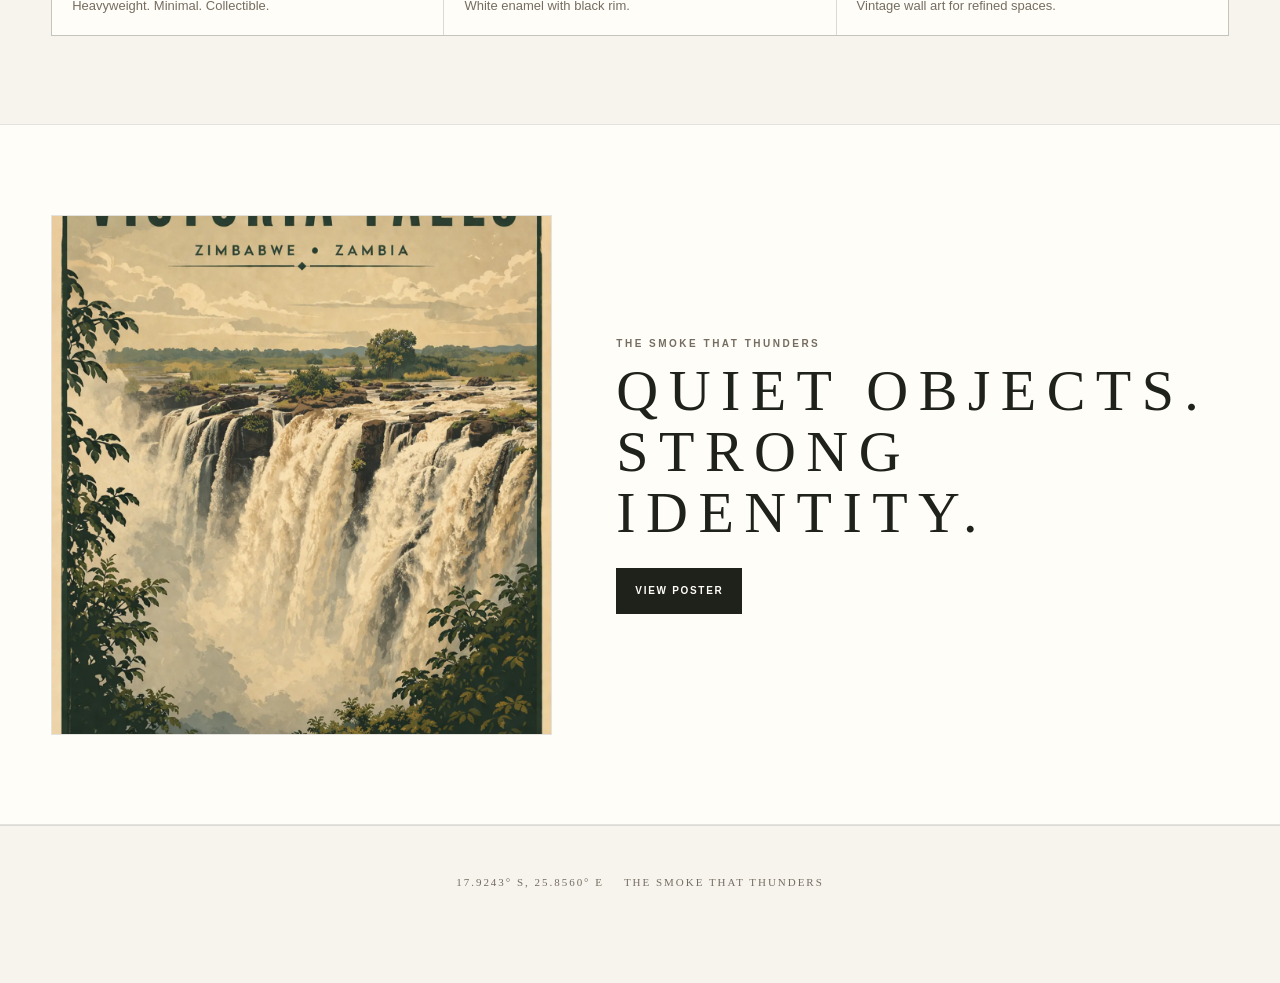
==== commit f0b31073: "Add files via upload" ====
--- a/index.html
+++ b/index.html
@@ -1 +1,55 @@
-<!doctype html><html lang="en"><head><meta charset="utf-8"><meta name="viewport" content="width=device-width,initial-scale=1"><title>Explore Victoria Falls | Premium Victoria Falls Lifestyle Store</title><meta name="description" content="Explore Victoria Falls is a premium minimalist lifestyle store inspired by Victoria Falls. Shop heavyweight t-shirts, enamel mugs and fine art posters with checkout through Zvakho."><meta name="keywords" content="Victoria Falls, Explore Victoria Falls, Victoria Falls t-shirt, Victoria Falls mug, Victoria Falls poster, Zimbabwe lifestyle brand, Victoria Falls merchandise"><meta name="theme-color" content="#ffffff"><link rel="canonical" href="https://explorevictoriafalls.co.zw/"><link rel="icon" href="/favicon.ico" sizes="any"><link rel="icon" type="image/png" href="/assets/icons/favicon.png"><link rel="apple-touch-icon" href="/assets/icons/favicon.png"><link rel="preload" href="/assets/images/tee-olive-front.webp" as="image"><link rel="preload" href="/assets/images/logo-refined.webp" as="image"><link rel="stylesheet" href="/assets/styles.css"><script type="application/ld+json">{"@context": "https://schema.org", "@graph": [{"@type": "Organization", "@id": "https://explorevictoriafalls.co.zw/#organization", "name": "Explore Victoria Falls", "url": "https://explorevictoriafalls.co.zw", "logo": "https://explorevictoriafalls.co.zw/assets/icons/favicon.png", "description": "Explore Victoria Falls is a luxury lifestyle brand inspired by the majesty, heritage, and natural beauty of Victoria Falls.", "slogan": "Inspired by Nature. Defined by Luxury.", "areaServed": {"@type": "Country", "name": "Zimbabwe"}, "brand": {"@type": "Brand", "name": "Explore Victoria Falls"}}, {"@type": "WebSite", "@id": "https://explorevictoriafalls.co.zw/#website", "url": "https://explorevictoriafalls.co.zw", "name": "Explore Victoria Falls", "publisher": {"@id": "https://explorevictoriafalls.co.zw/#organization"}, "description": "A premium lifestyle and travel-inspired brand celebrating the beauty, culture, and spirit of Victoria Falls."}, {"@type": "WebPage", "@id": "https://explorevictoriafalls.co.zw/#webpage", "url": "https://explorevictoriafalls.co.zw", "name": "Explore Victoria Falls | Luxury Lifestyle Inspired by Victoria Falls", "isPartOf": {"@id": "https://explorevictoriafalls.co.zw/#website"}, "about": {"@id": "https://explorevictoriafalls.co.zw/#organization"}, "description": "Discover Explore Victoria Falls, a luxury lifestyle brand inspired by the wonder, landscape, and timeless beauty of Victoria Falls."}, {"@type": "ItemList", "@id": "https://explorevictoriafalls.co.zw/#products", "name": "Victoria Falls Lifestyle Products", "itemListElement": [{"@type": "ListItem", "position": 1, "item": {"@type": "Product", "name": "Victoria Falls Heavyweight T-Shirt", "sku": "VF-TEE-001", "brand": {"@type": "Brand", "name": "Explore Victoria Falls"}, "offers": {"@type": "Offer", "priceCurrency": "USD", "price": "35", "availability": "https://schema.org/InStock"}}}, {"@type": "ListItem", "position": 2, "item": {"@type": "Product", "name": "Victoria Falls Enamel Mug", "sku": "VF-MUG-001", "brand": {"@type": "Brand", "name": "Explore Victoria Falls"}, "offers": {"@type": "Offer", "priceCurrency": "USD", "price": "18", "availability": "https://schema.org/InStock"}}}, {"@type": "ListItem", "position": 3, "item": {"@type": "Product", "name": "Victoria Falls Fine Art Poster", "sku": "VF-POSTER-001", "brand": {"@type": "Brand", "name": "Explore Victoria Falls"}, "offers": {"@type": "Offer", "priceCurrency": "USD", "price": "28", "availability": "https://schema.org/InStock"}}}]}]}</script></head><body><header class="site-header" aria-label="Site header"><a class="wordmark" href="#top" aria-label="Explore Victoria Falls home"><span>VICTORIA FALLS</span><small>17.9243° S · 25.8560° E</small></a><nav class="nav" aria-label="Primary navigation"><a href="#collection">Collection</a><a href="#journal">Journal</a><button class="cart-trigger" id="cartButton" type="button" aria-label="Open cart">Bag <span id="cartCount">0</span></button></nav></header><main id="top"><section class="hero"><div class="hero-showcase" aria-label="Animated Victoria Falls t-shirt showcase"><div class="carousel" id="heroCarousel"><figure class="slide is-active"><img src="/assets/images/tee-olive-front.webp" alt="Victoria Falls stone olive t-shirt front"></figure><figure class="slide"><img src="/assets/images/tee-olive-back.webp" alt="Victoria Falls stone olive t-shirt back"></figure><figure class="slide"><img src="/assets/images/tee-model-back-olive.webp" alt="Model wearing Victoria Falls stone olive t-shirt back"></figure><figure class="slide"><img src="/assets/images/tee-sand-front.webp" alt="Victoria Falls sand t-shirt front"></figure><figure class="slide"><img src="/assets/images/tee-sand-back.webp" alt="Victoria Falls sand t-shirt back"></figure></div><div class="hero-controls" aria-label="Carousel controls"><button type="button" data-carousel="prev" aria-label="Previous t-shirt image">‹</button><span id="heroIndex">01 / 05</span><button type="button" data-carousel="next" aria-label="Next t-shirt image">›</button></div></div><div class="hero-identity"><img class="hero-logo" src="/assets/images/logo-refined.webp" alt="Explore Victoria Falls logo"><p class="quiet-copy">A premium lifestyle store inspired by Victoria Falls. Made for slow mornings, warm roads, rainforest air and objects worth keeping.</p><a class="text-cta" href="#collection">Shop the first objects</a></div></section><section class="ambient-line" aria-label="Brand line"><span>Stillness</span><span>Rainforest</span><span>Stone</span><span>Mist</span></section><section id="collection" class="collection" aria-label="Victoria Falls product collection"><div class="section-title"><p>Victoria Falls · First Objects</p><h1>Quiet pieces with a sense of place.</h1></div><div class="product-grid"><article class="product-card" data-id="VF-TEE-001"><button class="product-visual" type="button" data-open-product="VF-TEE-001" aria-label="View Victoria Falls Heavyweight T-Shirt"><img class="primary-img" src="/assets/images/tee-olive-front.webp" alt="Victoria Falls heavyweight t-shirt front"><img class="hover-img" src="/assets/images/tee-olive-back.webp" alt="Victoria Falls heavyweight t-shirt back"></button><div class="product-meta"><div><h2>Heavyweight T-Shirt</h2><p>280 GSM cotton · relaxed cut</p></div><strong>$35</strong></div></article><article class="product-card" data-id="VF-MUG-001"><button class="product-visual" type="button" data-open-product="VF-MUG-001" aria-label="View Victoria Falls Enamel Mug"><img class="primary-img" src="/assets/images/mug-front.webp" alt="Victoria Falls enamel mug front artwork"><img class="hover-img" src="/assets/images/mug-back.webp" alt="Victoria Falls enamel mug back coordinates"></button><div class="product-meta"><div><h2>Enamel Mug</h2><p>black rim · travel-weight enamel</p></div><strong>$18</strong></div></article><article class="product-card" data-id="VF-POSTER-001"><button class="product-visual" type="button" data-open-product="VF-POSTER-001" aria-label="View Victoria Falls Fine Art Poster"><img class="primary-img" src="/assets/images/poster-interior.webp" alt="Victoria Falls framed poster in premium interior"><img class="hover-img" src="/assets/images/poster-art.webp" alt="Victoria Falls art print poster artwork"></button><div class="product-meta"><div><h2>Fine Art Poster</h2><p>archival-style print · framed mood</p></div><strong>$28</strong></div></article></div></section><section id="journal" class="journal"><div><p class="label">Victoria Falls keyword</p><h2>Victoria Falls, carried quietly.</h2></div><p>Not loud souvenir language. Objects made around memory, texture, place and restraint.</p></section></main><div class="product-modal" id="productModal" aria-hidden="true" role="dialog" aria-modal="true" aria-labelledby="modalTitle"><div class="modal-backdrop" data-close-modal></div><section class="modal-panel"><button class="modal-close" type="button" data-close-modal aria-label="Close product">×</button><div class="modal-gallery"><img id="modalImage" src="" alt=""></div><form class="modal-details" id="productForm"><p class="label">Explore Victoria Falls</p><h2 id="modalTitle">Product</h2><p id="modalDesc"></p><strong id="modalPrice"></strong><label>Variant<select id="variantSelect" name="variant"></select></label><label id="sizeField">Size<select id="sizeSelect" name="size"><option>S</option><option>M</option><option>L</option><option>XL</option><option>XXL</option></select></label><label>Quantity<input id="quantityInput" type="number" min="1" value="1" inputmode="numeric"></label><div class="modal-actions"><button class="button dark" type="submit">Add to bag</button><button class="button light" id="buyNowButton" type="button">Checkout</button></div></form></section></div><aside class="cart-drawer" id="cartDrawer" aria-hidden="true"><div class="drawer-backdrop" id="drawerBackdrop"></div><section class="cart-panel"><div class="cart-head"><h2>Bag</h2><button type="button" id="closeCart" aria-label="Close bag">×</button></div><div class="cart-items" id="cartItems"></div><div class="delivery-box"><label>Delivery<select id="deliverySelect"><option value="pickup" data-fee="0">Pickup · $0</option><option value="zim-local" data-fee="5">Zimbabwe delivery · $5</option><option value="international" data-fee="25">International shipping estimate · $25</option></select></label></div><div class="cart-total"><span>Total</span><strong id="cartTotal">$0</strong></div><button class="button dark full" id="checkoutButton" type="button">Checkout via Zvakho</button><button class="button light full" id="whatsappCheckoutButton" type="button">WhatsApp backup checkout</button><p class="small-note">Orders include product_id, quantity, delivery fee and total amount. Backend Worker files are included in this ZIP.</p></section></aside><footer class="site-footer"><img src="/assets/images/logo-refined.webp" alt="Explore Victoria Falls mark"><span>Explore Victoria Falls · Victoria Falls lifestyle goods</span></footer><script src="/assets/app.js" defer></script></body></html>+<!doctype html><html lang="en"><head><meta charset="utf-8"><meta name="viewport" content="width=device-width,initial-scale=1"><title>Explore Victoria Falls | Luxury Lifestyle Store</title><meta name="description" content="Luxury t-shirts, enamel mugs and framed posters inspired by Victoria Falls. Fast Zvakho WhatsApp checkout."><link rel="icon" href="assets/favicon.png"><link rel="preload" href="assets/images/hero-model-sand-tee.webp" as="image"><link rel="stylesheet" href="assets/styles.css"><script type="application/ld+json">{"@context":"https://schema.org","@type":"Organization","name":"Explore Victoria Falls","url":"https://explorevictoriafalls.co.zw","logo":"https://explorevictoriafalls.co.zw/assets/favicon.png","description":"Luxury lifestyle goods inspired by Victoria Falls.","brand":{"@type":"Brand","name":"Explore Victoria Falls"}}</script><script type="application/ld+json">{"@context":"https://schema.org","@type":"WebSite","name":"Explore Victoria Falls","url":"https://explorevictoriafalls.co.zw"}</script></head><body><header class="site-header">
+  <a class="brand" href="index.html" aria-label="Explore Victoria Falls home">
+    <img src="assets/favicon.png" alt="Explore Victoria Falls">
+    <span class="brand-word">Explore<br>Victoria Falls</span>
+  </a>
+  <nav class="nav" aria-label="Main navigation">
+    <a href="tshirts.html">T-Shirts</a>
+    <a href="mugs.html">Mugs</a>
+    <a href="posters.html">Posters</a>
+    <a href="collections.html">Shop All</a>
+    <button type="button" data-open-cart>Cart <span class="cart-count" data-cart-count>0</span></button>
+  </nav>
+</header><main>
+<section class="hero mobile-first">
+  <div class="hero-copy">
+    <img class="hero-logo" src="assets/images/victoria-falls-logo-refined.webp" alt="Victoria Falls logo">
+    <p class="kicker">Luxury lifestyle goods</p>
+    <h1>Victoria Falls, refined.</h1>
+    <div class="cta-row"><a class="button dark" href="collections.html">Shop Collection</a><a class="button ghost" href="tshirts.html">Shop T-Shirts</a></div>
+  </div>
+  <div class="hero-media" aria-label="Product showcase">
+    <button class="hero-arrow prev" data-hero-prev aria-label="Previous image">‹</button>
+    <div class="hero-track" data-hero-track>
+      <img src="assets/images/hero-model-sand-tee.webp" alt="Model wearing Sand Victoria Falls tee">
+      <img src="assets/images/model-back-stone-olive.webp" alt="Model wearing Stone Olive Victoria Falls tee" loading="lazy">
+      <img src="assets/images/framed-poster-interior.webp" alt="Framed Victoria Falls poster interior" loading="lazy">
+      <img src="assets/images/enamel-mug-logo.webp" alt="Victoria Falls enamel mug" loading="lazy">
+    </div>
+    <button class="hero-arrow next" data-hero-next aria-label="Next image">›</button>
+  </div>
+</section>
+<section class="quick-shop" aria-label="Quick shop categories">
+  <a href="tshirts.html"><span>T-Shirts</span><strong>$50</strong></a>
+  <a href="mugs.html"><span>Mugs</span><strong>$25</strong></a>
+  <a href="posters.html"><span>Posters</span><strong>$50</strong></a>
+</section><section class="section tight"><div class="section-head"><h2>Featured</h2><a class="text-link" href="collections.html">Shop all</a></div><div class="grid product-grid">
+  <article class="card"><a href="tshirts.html"><img src="assets/images/stone-olive-tee-front.webp" alt="Luxury Victoria Falls T-Shirt" loading="lazy"><div class="card-body"><div class="card-meta"><span class="card-title">Luxury T-Shirt</span><strong>$50</strong></div><p>Heavyweight. Minimal. Collectible.</p></div></a></article>
+  <article class="card"><a href="mugs.html"><img src="assets/images/enamel-mug-logo.webp" alt="Victoria Falls Enamel Mug" loading="lazy"><div class="card-body"><div class="card-meta"><span class="card-title">Enamel Mug</span><strong>$25</strong></div><p>White enamel with black rim.</p></div></a></article>
+  <article class="card"><a href="posters.html"><img src="assets/images/framed-poster-interior.webp" alt="Framed Victoria Falls Poster" loading="lazy"><div class="card-body"><div class="card-meta"><span class="card-title">Framed Poster</span><strong>$50</strong></div><p>Vintage wall art for refined spaces.</p></div></a></article>
+</div></section>
+<section class="story-strip"><img src="assets/images/victoria-falls-poster-art.webp" alt="Victoria Falls poster artwork" loading="lazy"><div><p class="kicker">The Smoke That Thunders</p><h2>Quiet objects. Strong identity.</h2><a class="button dark" href="posters.html">View Poster</a></div></section>
+</main><aside id="cartDrawer" class="cart-drawer" aria-hidden="true">
+  <div class="drawer-backdrop"></div>
+  <section class="cart-panel" aria-label="Shopping cart">
+    <div class="cart-head"><h2>Cart</h2><button type="button" data-close-cart aria-label="Close cart">×</button></div>
+    <div class="cart-items" data-cart-items></div>
+    <div class="cart-total"><span>Total</span><strong data-cart-total>$0</strong></div>
+    <button class="button dark full" type="button" data-checkout>Checkout on WhatsApp</button>
+    <p class="notice">Order continues in Zvakho with product IDs, variants, quantity and total.</p>
+  </section>
+</aside>
+<div class="mobile-action-bar" aria-label="Mobile quick actions">
+  <a class="button dark" href="collections.html">Shop</a>
+  <button class="button ghost" type="button" data-open-cart>Cart <span data-cart-count>0</span></button>
+</div><footer class="footer"><span>17.9243° S, 25.8560° E</span><span>THE SMOKE THAT THUNDERS</span></footer><script src="assets/script.js"></script></body></html>
--- a/assets/styles.css
+++ b/assets/styles.css
@@ -1 +1,4 @@
-@font-face{font-family:DisplaySerif;src:local("Georgia");font-display:swap}:root{--white:#fff;--milk:#f7f4ef;--stone:#d8c7af;--olive:#4e5142;--charcoal:#20211e;--muted:#777064;--line:#ece7df;--soft:#faf8f4;--shadow:0 34px 90px rgba(32,33,30,.08)}*{box-sizing:border-box}html{scroll-behavior:smooth}body{margin:0;background:var(--white);color:var(--charcoal);font-family:Inter,ui-sans-serif,system-ui,-apple-system,BlinkMacSystemFont,"Segoe UI",sans-serif;-webkit-font-smoothing:antialiased}img{display:block;max-width:100%}button,a{font:inherit}.site-header{position:sticky;top:0;z-index:40;display:flex;justify-content:space-between;align-items:center;padding:22px clamp(18px,5vw,78px);background:rgba(255,255,255,.84);backdrop-filter:blur(20px);border-bottom:1px solid rgba(236,231,223,.76)}.wordmark{text-decoration:none;color:var(--charcoal);display:grid;gap:4px}.wordmark span{font-family:DisplaySerif,Georgia,serif;letter-spacing:.36em;font-size:17px}.wordmark small{font-size:9px;letter-spacing:.22em;color:var(--muted);text-transform:uppercase}.nav{display:flex;align-items:center;gap:28px}.nav a,.cart-trigger,.label,.text-cta,.hero-controls span,.product-meta p,.small-note{font-size:11px;letter-spacing:.18em;text-transform:uppercase}.nav a{color:var(--charcoal);text-decoration:none}.cart-trigger{border:0;background:transparent;cursor:pointer;color:var(--charcoal)}.hero{min-height:calc(100vh - 74px);display:grid;grid-template-columns:minmax(0,1.15fr) minmax(330px,.85fr);gap:clamp(24px,6vw,86px);align-items:center;padding:clamp(28px,5vw,78px) clamp(18px,5vw,78px)}.hero-showcase{position:relative;min-height:720px;background:linear-gradient(180deg,#fbfaf7,#fff);border:1px solid var(--line);overflow:hidden;box-shadow:var(--shadow)}.carousel{position:absolute;inset:0}.slide{position:absolute;inset:0;margin:0;display:grid;place-items:center;opacity:0;transform:translateX(28px) scale(.985);transition:opacity .75s ease,transform .75s ease}.slide.is-active{opacity:1;transform:translateX(0) scale(1)}.slide img{width:100%;height:100%;object-fit:cover}.hero-controls{position:absolute;left:28px;right:28px;bottom:24px;display:flex;justify-content:space-between;align-items:center;z-index:3}.hero-controls button{width:44px;height:44px;border:1px solid var(--line);background:rgba(255,255,255,.72);backdrop-filter:blur(14px);cursor:pointer;font-size:25px}.hero-identity{display:grid;justify-items:center;text-align:center;gap:28px;padding:clamp(18px,4vw,56px)}.hero-logo{width:min(430px,86%);mix-blend-mode:multiply}.quiet-copy{max-width:460px;font-family:DisplaySerif,Georgia,serif;font-size:clamp(19px,2vw,30px);line-height:1.45;color:var(--muted);margin:0}.text-cta{color:var(--charcoal);text-decoration:none;border-bottom:1px solid var(--charcoal);padding-bottom:9px}.ambient-line{border-block:1px solid var(--line);display:grid;grid-template-columns:repeat(4,1fr);text-align:center}.ambient-line span{padding:22px 8px;font-family:DisplaySerif,Georgia,serif;color:var(--muted);border-right:1px solid var(--line)}.ambient-line span:last-child{border-right:0}.collection{padding:clamp(72px,9vw,130px) clamp(18px,5vw,78px)}.section-title{display:grid;grid-template-columns:.65fr 1.35fr;gap:36px;align-items:end;margin-bottom:42px}.section-title p{margin:0;color:var(--muted);font-size:12px;letter-spacing:.18em;text-transform:uppercase}.section-title h1{font-family:DisplaySerif,Georgia,serif;font-weight:400;letter-spacing:-.035em;font-size:clamp(42px,6.5vw,108px);line-height:.94;margin:0;max-width:940px}.product-grid{display:grid;grid-template-columns:repeat(3,1fr);gap:18px}.product-card{position:relative}.product-visual{position:relative;width:100%;aspect-ratio:1/1.16;border:1px solid var(--line);background:var(--soft);overflow:hidden;cursor:pointer;padding:0;box-shadow:none;transition:box-shadow .45s ease,transform .45s ease,border-color .45s ease}.product-card:hover .product-visual{transform:translateY(-6px);box-shadow:var(--shadow);border-color:#ddd4c8}.product-visual img{position:absolute;inset:0;width:100%;height:100%;object-fit:cover;transition:opacity .55s ease,transform .75s ease}.product-visual .hover-img{opacity:0}.product-card:hover .hover-img{opacity:1;transform:scale(1.025)}.product-card:hover .primary-img{opacity:0;transform:scale(1.025)}.product-meta{display:flex;justify-content:space-between;gap:20px;padding:18px 2px 0}.product-meta h2{font-family:DisplaySerif,Georgia,serif;font-weight:400;font-size:25px;margin:0 0 6px}.product-meta p{margin:0;color:var(--muted)}.product-meta strong{font-family:DisplaySerif,Georgia,serif;font-weight:400;font-size:24px}.journal{margin:0 clamp(18px,5vw,78px) clamp(76px,10vw,140px);padding:clamp(38px,6vw,78px);border:1px solid var(--line);display:grid;grid-template-columns:1fr 1fr;gap:40px;background:linear-gradient(135deg,#fff,#fbfaf7)}.journal h2{font-family:DisplaySerif,Georgia,serif;font-weight:400;letter-spacing:-.02em;font-size:clamp(38px,5vw,78px);line-height:1;margin:10px 0 0}.journal p:last-child{font-family:DisplaySerif,Georgia,serif;color:var(--muted);font-size:clamp(20px,2.4vw,34px);line-height:1.45;margin:0}.product-modal,.cart-drawer{position:fixed;inset:0;z-index:60;display:none}.product-modal.open,.cart-drawer.open{display:block}.modal-backdrop,.drawer-backdrop{position:absolute;inset:0;background:rgba(32,33,30,.32);backdrop-filter:blur(7px)}.modal-panel{position:relative;z-index:2;min-height:100%;display:grid;grid-template-columns:1fr min(520px,42vw);margin:0;background:#fff}.modal-gallery{background:var(--soft);display:grid;place-items:center;border-right:1px solid var(--line)}.modal-gallery img{width:100%;height:100vh;object-fit:cover}.modal-details{padding:clamp(28px,5vw,70px);display:flex;flex-direction:column;justify-content:center;gap:18px}.modal-details h2,.cart-head h2{font-family:DisplaySerif,Georgia,serif;font-weight:400;font-size:clamp(38px,4vw,68px);line-height:1;margin:0}.modal-details p{color:var(--muted);line-height:1.75;margin:0}#modalPrice{font-family:DisplaySerif,Georgia,serif;font-size:30px;font-weight:400}.modal-details label,.delivery-box label{display:grid;gap:8px;font-size:11px;letter-spacing:.16em;text-transform:uppercase;color:var(--muted)}select,input{width:100%;height:50px;border:1px solid var(--line);background:#fff;padding:0 14px;color:var(--charcoal)}.modal-actions{display:grid;grid-template-columns:1fr 1fr;gap:10px;margin-top:10px}.button{height:52px;border:1px solid var(--charcoal);display:inline-flex;align-items:center;justify-content:center;cursor:pointer;text-transform:uppercase;letter-spacing:.17em;font-size:11px}.button.dark{background:var(--charcoal);color:#fff}.button.light{background:#fff;color:var(--charcoal)}.button.full{width:100%;margin-top:10px}.modal-close,#closeCart{position:absolute;right:20px;top:16px;border:0;background:transparent;font-size:34px;cursor:pointer;color:var(--charcoal);z-index:4}.cart-drawer{z-index:70}.cart-panel{position:absolute;right:0;top:0;height:100%;width:min(470px,100vw);background:#fff;z-index:2;padding:28px;overflow:auto;box-shadow:-28px 0 80px rgba(0,0,0,.12)}.cart-head{position:relative;display:flex;align-items:center;justify-content:space-between;margin-bottom:22px}#closeCart{position:static}.cart-item{border-bottom:1px solid var(--line);padding:17px 0;display:grid;gap:8px}.cart-item-title{font-family:DisplaySerif,Georgia,serif;font-size:22px}.cart-item small{color:var(--muted);line-height:1.5}.cart-item-actions{display:flex;align-items:center;gap:8px}.cart-item-actions button{width:31px;height:31px;border:1px solid var(--line);background:#fff;cursor:pointer}.delivery-box{margin:20px 0}.cart-total{border-top:1px solid var(--line);display:flex;justify-content:space-between;padding:20px 0;font-family:DisplaySerif,Georgia,serif;font-size:28px}.small-note{line-height:1.7;color:var(--muted)}.site-footer{border-top:1px solid var(--line);padding:38px clamp(18px,5vw,78px);display:flex;justify-content:space-between;align-items:center;color:var(--muted);font-size:12px;letter-spacing:.16em;text-transform:uppercase}.site-footer img{width:140px;opacity:.86}@media(max-width:980px){.hero,.section-title,.journal,.modal-panel{grid-template-columns:1fr}.hero-showcase{min-height:620px}.modal-panel{overflow:auto}.modal-gallery img{height:auto;max-height:65vh}.product-grid{grid-template-columns:1fr}}@media(max-width:640px){.site-header{align-items:flex-start;gap:18px;flex-direction:column}.nav{width:100%;justify-content:space-between}.hero{padding-top:26px}.hero-showcase{min-height:520px}.ambient-line{grid-template-columns:1fr 1fr}.ambient-line span{border-bottom:1px solid var(--line)}.modal-actions{grid-template-columns:1fr}.site-footer{align-items:flex-start;gap:20px;flex-direction:column}}+
+:root{--bg:#f7f4ee;--paper:#fffdf8;--ink:#1f211b;--muted:#756d61;--line:rgba(31,33,27,.12);--olive:#34392d;--sand:#c7b293}*{box-sizing:border-box}html{scroll-behavior:smooth}body{margin:0;background:var(--bg);color:var(--ink);font-family:Inter,Arial,sans-serif;line-height:1.5;-webkit-font-smoothing:antialiased}img{max-width:100%;display:block}a{color:inherit}.site-header{position:sticky;top:0;z-index:40;display:flex;align-items:center;justify-content:space-between;gap:18px;padding:16px clamp(16px,4vw,48px);background:rgba(247,244,238,.94);backdrop-filter:blur(14px);border-bottom:1px solid var(--line)}.brand{display:flex;align-items:center;gap:12px;text-decoration:none}.brand img{width:38px;height:38px;border-radius:50%}.brand-word{font-family:Georgia,serif;text-transform:uppercase;letter-spacing:.28em;font-size:12px;line-height:1.08}.nav{display:flex;align-items:center;gap:18px}.nav a,.nav button,.text-link{font:700 10px/1.2 Inter,Arial,sans-serif;text-transform:uppercase;letter-spacing:.18em;text-decoration:none;background:none;border:0;cursor:pointer;color:var(--ink);white-space:nowrap}.hero{display:grid;grid-template-columns:minmax(0,.9fr) minmax(0,1.1fr);gap:clamp(28px,5vw,78px);align-items:center;min-height:calc(100svh - 72px);padding:clamp(24px,5vw,68px)}.hero-copy{text-align:center;display:grid;justify-items:center;gap:18px}.hero-logo{width:min(320px,78vw);mix-blend-mode:multiply}.kicker{margin:0;color:var(--muted);font-size:10px;text-transform:uppercase;letter-spacing:.25em;font-weight:800}.hero h1,.page-title h1,.buy-box h1{font-family:Georgia,serif;font-weight:400;text-transform:uppercase;letter-spacing:.16em;line-height:1.05;margin:0}.hero h1{font-size:clamp(34px,6vw,72px)}.hero-media{position:relative;overflow:hidden;background:#fff;border:1px solid var(--line);box-shadow:0 30px 80px rgba(31,33,27,.08)}.hero-track{display:flex;transition:transform .35s ease}.hero-track img{min-width:100%;aspect-ratio:4/5;object-fit:cover}.hero-arrow{position:absolute;top:50%;transform:translateY(-50%);z-index:2;width:42px;height:42px;border:1px solid var(--line);border-radius:50%;background:rgba(255,253,248,.82);font-size:28px;cursor:pointer}.hero-arrow.prev{left:14px}.hero-arrow.next{right:14px}.cta-row{display:flex;gap:10px;flex-wrap:wrap;justify-content:center}.button{display:inline-flex;align-items:center;justify-content:center;min-height:46px;border:1px solid var(--ink);padding:14px 18px;text-transform:uppercase;letter-spacing:.17em;font-size:10px;font-weight:800;text-decoration:none;cursor:pointer}.button.dark{background:var(--ink);color:var(--paper)}.button.ghost{background:transparent;color:var(--ink)}.button.full{width:100%}.quick-shop{display:grid;grid-template-columns:repeat(3,1fr);gap:1px;background:var(--line);border-block:1px solid var(--line)}.quick-shop a{background:var(--paper);padding:22px clamp(18px,3vw,34px);display:flex;justify-content:space-between;align-items:center;text-decoration:none;font-family:Georgia,serif;text-transform:uppercase;letter-spacing:.14em;font-size:14px}.section{padding:clamp(44px,7vw,88px) clamp(16px,4vw,52px)}.section.tight{padding-top:clamp(34px,5vw,64px)}.section-head{display:flex;align-items:end;justify-content:space-between;gap:20px;margin-bottom:22px}.section-head h2{font-family:Georgia,serif;font-weight:400;text-transform:uppercase;letter-spacing:.2em;margin:0;font-size:clamp(24px,3vw,36px)}.grid{display:grid;grid-template-columns:repeat(3,1fr);gap:1px;background:var(--line);border:1px solid var(--line)}.card{background:var(--paper)}.card a{display:block;text-decoration:none}.card img{width:100%;aspect-ratio:1/1;object-fit:cover;background:#fff}.card-body{display:grid;gap:6px;padding:20px}.card-body p{margin:0;color:var(--muted);font-size:13px}.card-meta{display:flex;justify-content:space-between;gap:14px}.card-title{font-family:Georgia,serif;text-transform:uppercase;letter-spacing:.13em;font-size:14px}.story-strip{display:grid;grid-template-columns:.9fr 1.1fr;align-items:center;gap:clamp(24px,5vw,70px);padding:clamp(42px,7vw,90px) clamp(16px,4vw,52px);background:var(--paper);border-block:1px solid var(--line)}.story-strip img{width:100%;max-height:520px;object-fit:cover;border:1px solid var(--line)}.story-strip h2{font-family:Georgia,serif;font-weight:400;text-transform:uppercase;letter-spacing:.18em;font-size:clamp(28px,5vw,58px);line-height:1.05;margin:10px 0 24px}.page-title{text-align:center;display:grid;gap:12px;justify-items:center;padding:clamp(54px,8vw,104px) 18px 36px}.page-title.compact{padding-bottom:24px}.page-title p{max-width:560px;margin:0;color:var(--muted)}.product-page{display:grid;grid-template-columns:minmax(0,1.05fr) minmax(320px,.95fr);gap:clamp(24px,5vw,70px);align-items:start;padding:clamp(22px,5vw,68px)}.gallery{display:grid;gap:12px}.gallery-main{background:#fff;border:1px solid var(--line)}.gallery-main img{width:100%;aspect-ratio:1/1;object-fit:cover}.thumbs{display:grid;grid-template-columns:repeat(4,1fr);gap:8px}.thumbs button{border:1px solid var(--line);background:#fff;padding:0;cursor:pointer}.thumbs img{aspect-ratio:1/1;object-fit:cover}.buy-box{position:sticky;top:92px;background:var(--paper);border:1px solid var(--line);padding:clamp(24px,4vw,42px);display:grid;gap:16px}.buy-box h1{font-size:clamp(30px,4vw,50px)}.buy-box p{margin:0;color:var(--muted)}.price{font-family:Georgia,serif;font-size:28px}.form-grid{display:grid;gap:13px}.form-grid label{display:grid;gap:7px;font-size:10px;text-transform:uppercase;letter-spacing:.18em;color:var(--muted);font-weight:800}.form-grid select,.form-grid input{width:100%;min-height:48px;border:1px solid var(--line);background:#fff;padding:13px;color:var(--ink);font-size:16px}.stacked-actions{display:grid;grid-template-columns:1fr 1fr;gap:10px}.story-band{display:grid;grid-template-columns:1fr 1fr;gap:1px;background:var(--line);border-block:1px solid var(--line)}.story-panel{background:var(--paper);padding:clamp(34px,6vw,78px)}.story-panel h2,.contact-box h2{font-family:Georgia,serif;font-weight:400;text-transform:uppercase;letter-spacing:.18em;margin:0 0 14px}.story-panel p,.contact-box p{color:var(--muted)}.contact-box{max-width:720px;margin:auto;background:var(--paper);border:1px solid var(--line);padding:clamp(28px,5vw,56px)}.cart-drawer{position:fixed;inset:0;z-index:80;display:none}.cart-drawer.is-open{display:block}.drawer-backdrop{position:absolute;inset:0;background:rgba(20,20,16,.38)}.cart-panel{position:absolute;right:0;top:0;bottom:0;width:min(430px,94vw);background:var(--paper);padding:28px;display:flex;flex-direction:column}.cart-head{display:flex;justify-content:space-between;align-items:center;border-bottom:1px solid var(--line);padding-bottom:16px}.cart-head h2{font-family:Georgia,serif;font-weight:400;text-transform:uppercase;letter-spacing:.2em;margin:0}.cart-head button{font-size:30px;border:0;background:none;cursor:pointer}.cart-items{display:grid;gap:16px;padding:22px 0;overflow:auto}.cart-item{display:grid;gap:5px;border-bottom:1px solid var(--line);padding-bottom:14px}.cart-item strong{font-family:Georgia,serif;text-transform:uppercase;letter-spacing:.12em;font-weight:400}.cart-item small{color:var(--muted)}.cart-item button{justify-self:start;border:0;background:none;text-decoration:underline;cursor:pointer;padding:0}.cart-total{margin-top:auto;display:flex;justify-content:space-between;border-top:1px solid var(--line);padding:18px 0;font-family:Georgia,serif;text-transform:uppercase;letter-spacing:.14em}.notice{background:#ede6d9;padding:12px 14px;font-size:12px;color:#5f584f}.footer{display:flex;justify-content:center;gap:20px;flex-wrap:wrap;padding:48px 18px 92px;text-align:center;border-top:1px solid var(--line);color:var(--muted);font-family:Georgia,serif;letter-spacing:.18em;font-size:11px}.mobile-action-bar{display:none}
+@media(max-width:860px){body{padding-bottom:74px}.site-header{padding:12px 14px;align-items:center}.brand img{width:34px;height:34px}.brand-word{display:none}.nav{gap:13px;overflow-x:auto;-webkit-overflow-scrolling:touch;max-width:calc(100vw - 58px);padding-bottom:2px}.nav a:nth-of-type(4){display:none}.nav a,.nav button{font-size:9px}.hero{grid-template-columns:1fr;gap:22px;min-height:auto;padding:22px 14px 28px}.hero-copy{order:-1;gap:14px}.hero-logo{width:min(240px,72vw)}.hero h1{font-size:34px;max-width:340px}.hero-media{box-shadow:none}.hero-track img{aspect-ratio:1/1}.hero-arrow{width:38px;height:38px}.cta-row{width:100%;display:grid;grid-template-columns:1fr 1fr}.quick-shop{grid-template-columns:1fr}.quick-shop a{padding:18px 16px;font-size:13px}.section{padding:34px 14px}.section-head{align-items:start;flex-direction:row}.grid{grid-template-columns:1fr}.card-body{padding:18px}.story-strip{grid-template-columns:1fr;padding:34px 14px}.story-strip img{max-height:420px}.page-title{padding:38px 14px 18px}.page-title h1{font-size:34px}.product-page{grid-template-columns:1fr;padding:14px;gap:18px}.gallery-main img{aspect-ratio:1/1}.thumbs{grid-template-columns:repeat(3,1fr)}.buy-box{position:static;padding:22px}.buy-box h1{font-size:32px}.stacked-actions{grid-template-columns:1fr}.story-band{grid-template-columns:1fr}.cart-panel{width:100%;padding:24px}.footer{padding-bottom:98px}.mobile-action-bar{position:fixed;left:0;right:0;bottom:0;z-index:60;display:grid;grid-template-columns:1fr 1fr;gap:8px;padding:10px 12px;background:rgba(247,244,238,.96);backdrop-filter:blur(14px);border-top:1px solid var(--line)}.mobile-action-bar .button{min-height:48px}}
+@media(min-width:861px){.card a:hover img,.quick-shop a:hover,.button:hover{filter:brightness(.97)}.mobile-first .hero-copy{order:0}}
